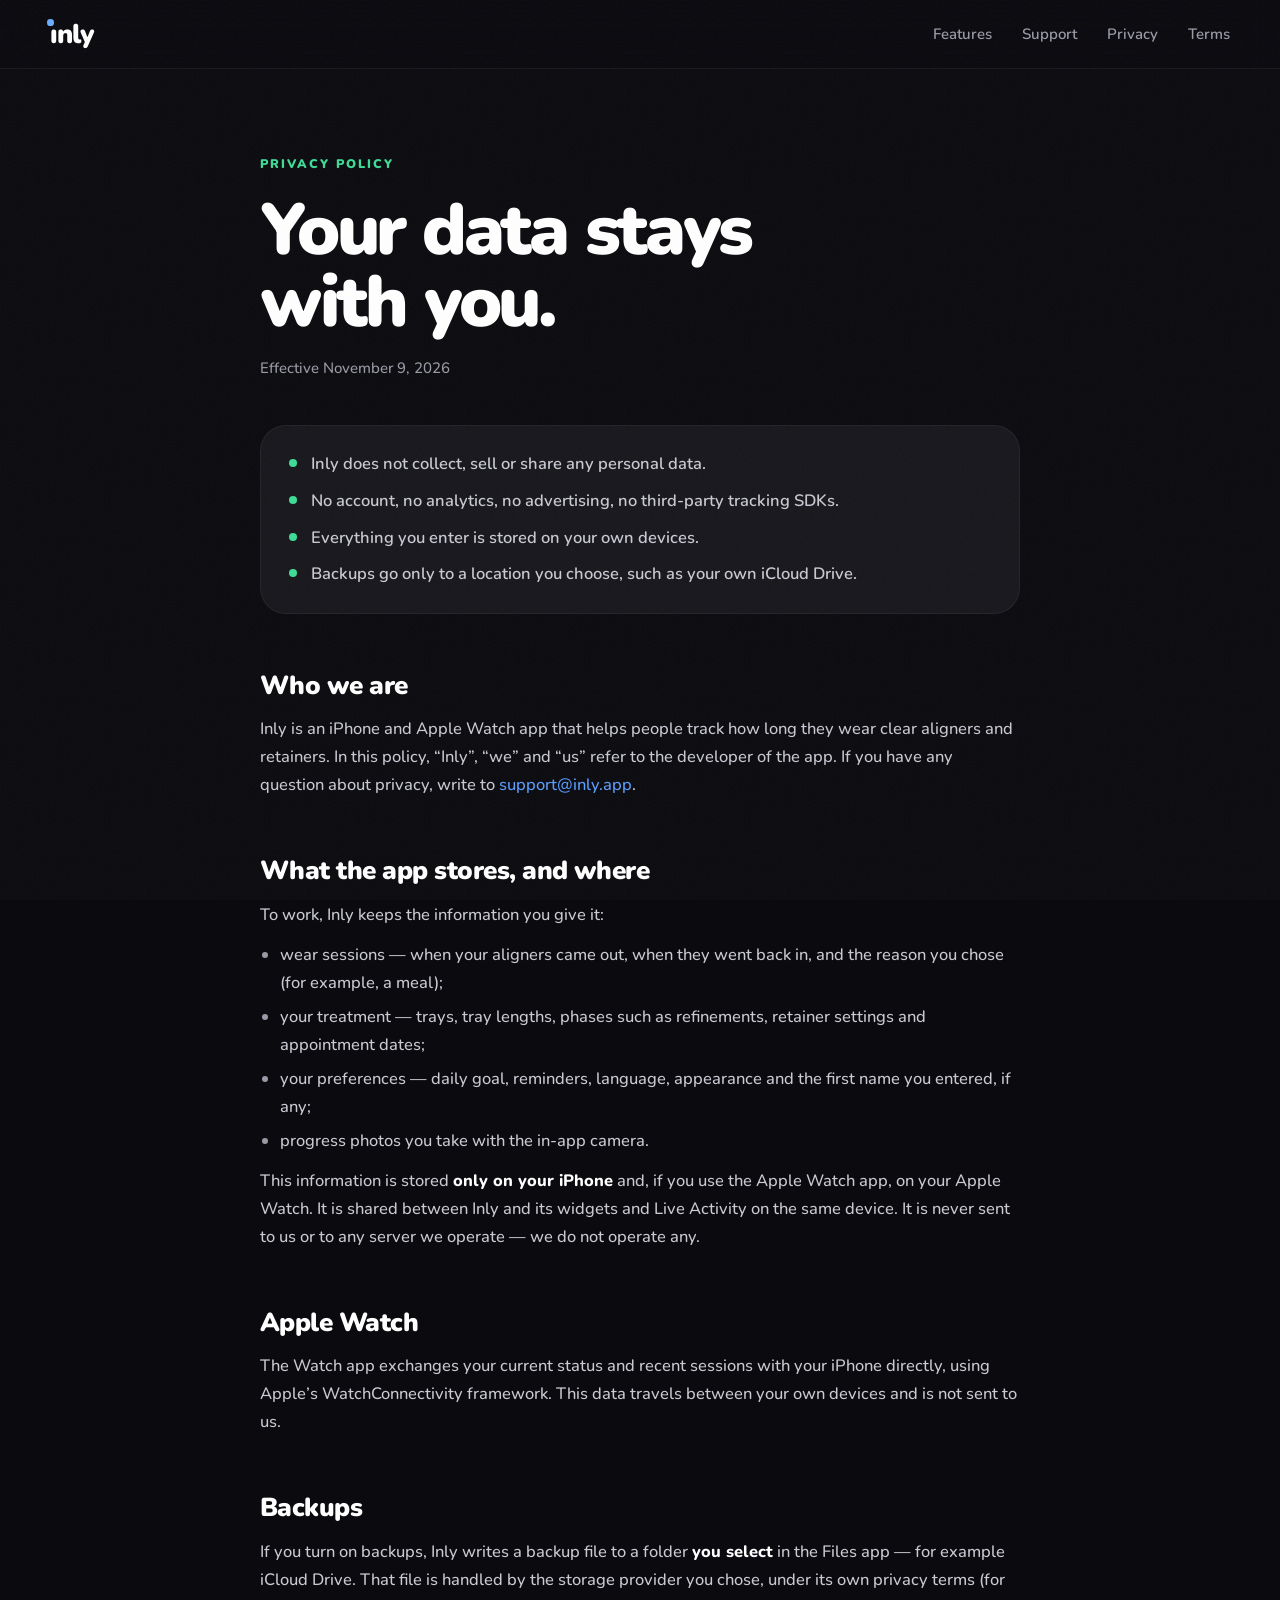
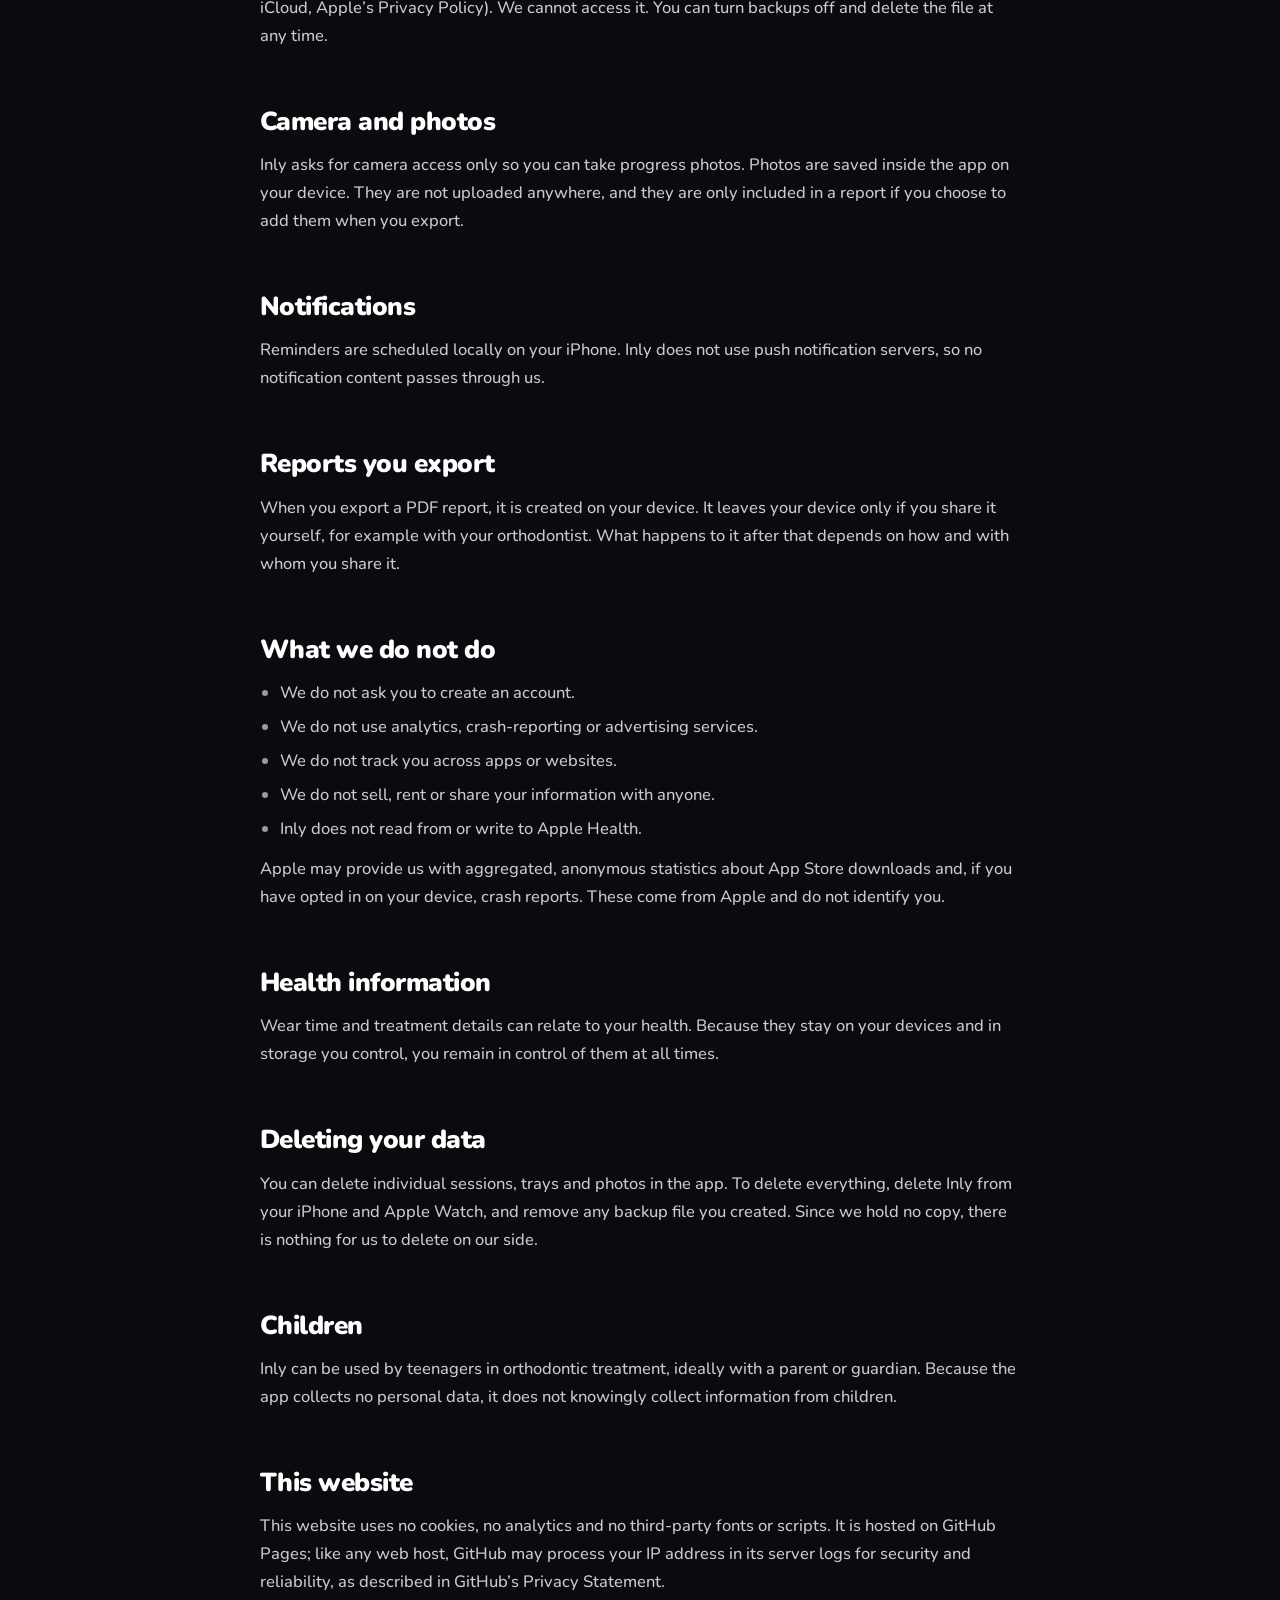
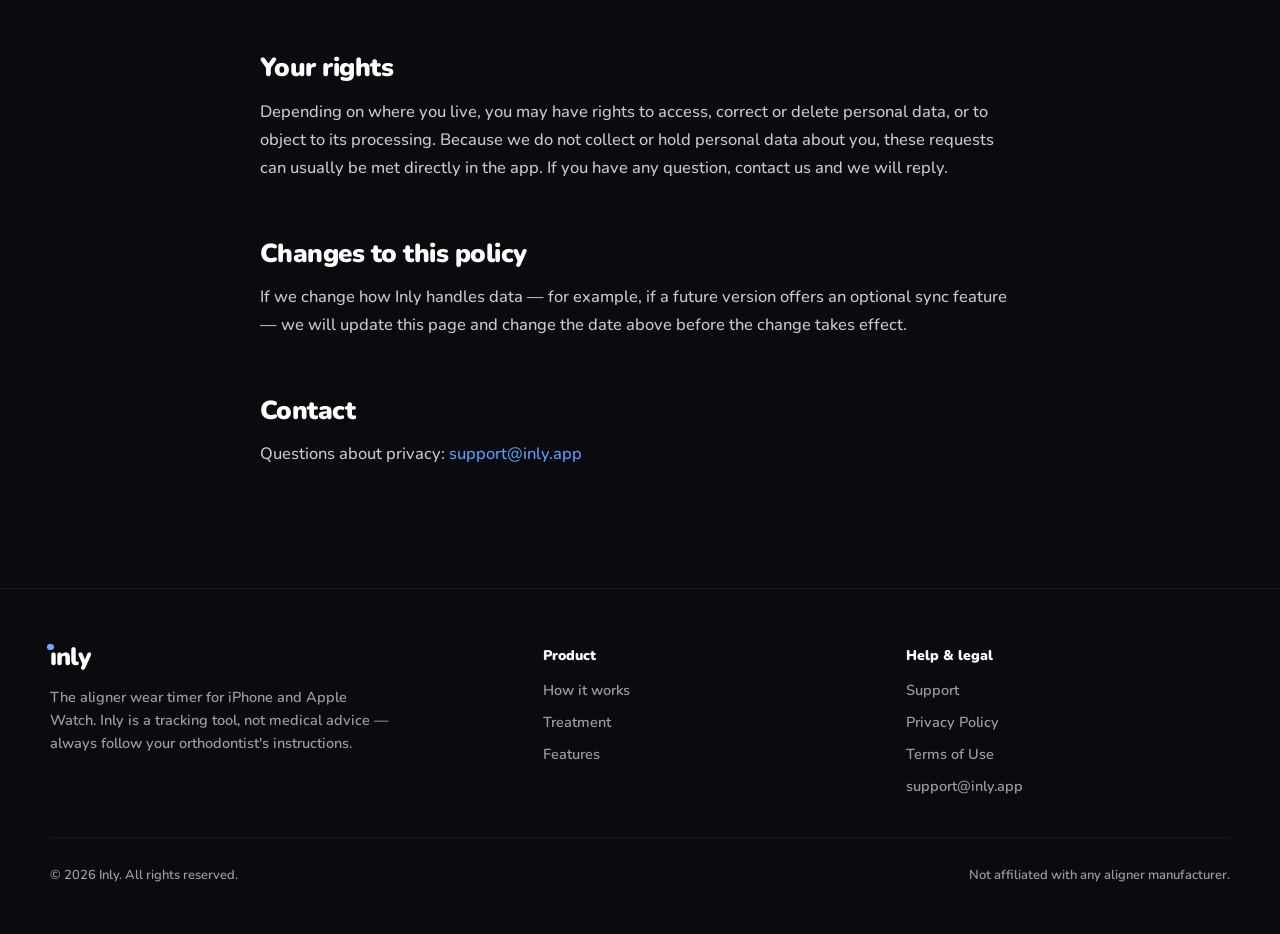
==== website/privacy.html @ 9e366fc7 "Website: animated landing page, Privacy Policy, Terms of Use, Support; GitHub Pages deploy Co-Author" ====
<!doctype html>
<html lang="en">
<head>
<meta charset="utf-8">
<meta name="viewport" content="width=device-width, initial-scale=1, viewport-fit=cover">
<title>Privacy Policy — Inly</title>
<meta name="description" content="How Inly handles your data: it stays on your devices.">
<meta name="theme-color" content="#0b0b0f">
<link rel="icon" href="assets/favicon.png">
<link rel="apple-touch-icon" href="assets/apple-touch-icon.png">
<link rel="preload" href="assets/nunito.woff2" as="font" type="font/woff2" crossorigin>
<link rel="stylesheet" href="styles.css">
</head>
<body>
<header class="nav scrolled">
  <div class="wrap">
    <a href="index.html" class="logo" aria-label="Inly home"><span class="i">ı</span>nly</a>
    <nav class="nav-links">
      <a href="index.html#features">Features</a>
      <a href="support.html">Support</a>
      <a href="privacy.html">Privacy</a>
      <a href="terms.html">Terms</a>
    </nav>
  </div>
</header>
<main class="doc">
  <div class="wrap">
    <span class="eyebrow" style="--c:var(--green)">Privacy Policy</span>
    <h1 style="margin-top:18px">Your data stays<br>with you.</h1>
    <p class="updated">Effective November 9, 2026</p>

    <div class="summary">
      <div><i></i>Inly does not collect, sell or share any personal data.</div>
      <div><i></i>No account, no analytics, no advertising, no third-party tracking SDKs.</div>
      <div><i></i>Everything you enter is stored on your own devices.</div>
      <div><i></i>Backups go only to a location you choose, such as your own iCloud Drive.</div>
    </div>

    <h2>Who we are</h2>
    <p>Inly is an iPhone and Apple Watch app that helps people track how long they wear clear aligners and retainers. In this policy, “Inly”, “we” and “us” refer to the developer of the app. If you have any question about privacy, write to <a href="mailto:support@inly.app">support@inly.app</a>.</p>

    <h2>What the app stores, and where</h2>
    <p>To work, Inly keeps the information you give it:</p>
    <ul>
      <li>wear sessions — when your aligners came out, when they went back in, and the reason you chose (for example, a meal);</li>
      <li>your treatment — trays, tray lengths, phases such as refinements, retainer settings and appointment dates;</li>
      <li>your preferences — daily goal, reminders, language, appearance and the first name you entered, if any;</li>
      <li>progress photos you take with the in-app camera.</li>
    </ul>
    <p>This information is stored <strong>only on your iPhone</strong> and, if you use the Apple Watch app, on your Apple Watch. It is shared between Inly and its widgets and Live Activity on the same device. It is never sent to us or to any server we operate — we do not operate any.</p>

    <h2>Apple Watch</h2>
    <p>The Watch app exchanges your current status and recent sessions with your iPhone directly, using Apple’s WatchConnectivity framework. This data travels between your own devices and is not sent to us.</p>

    <h2>Backups</h2>
    <p>If you turn on backups, Inly writes a backup file to a folder <strong>you select</strong> in the Files app — for example iCloud Drive. That file is handled by the storage provider you chose, under its own privacy terms (for iCloud, Apple’s Privacy Policy). We cannot access it. You can turn backups off and delete the file at any time.</p>

    <h2>Camera and photos</h2>
    <p>Inly asks for camera access only so you can take progress photos. Photos are saved inside the app on your device. They are not uploaded anywhere, and they are only included in a report if you choose to add them when you export.</p>

    <h2>Notifications</h2>
    <p>Reminders are scheduled locally on your iPhone. Inly does not use push notification servers, so no notification content passes through us.</p>

    <h2>Reports you export</h2>
    <p>When you export a PDF report, it is created on your device. It leaves your device only if you share it yourself, for example with your orthodontist. What happens to it after that depends on how and with whom you share it.</p>

    <h2>What we do not do</h2>
    <ul>
      <li>We do not ask you to create an account.</li>
      <li>We do not use analytics, crash-reporting or advertising services.</li>
      <li>We do not track you across apps or websites.</li>
      <li>We do not sell, rent or share your information with anyone.</li>
      <li>Inly does not read from or write to Apple Health.</li>
    </ul>
    <p>Apple may provide us with aggregated, anonymous statistics about App Store downloads and, if you have opted in on your device, crash reports. These come from Apple and do not identify you.</p>

    <h2>Health information</h2>
    <p>Wear time and treatment details can relate to your health. Because they stay on your devices and in storage you control, you remain in control of them at all times.</p>

    <h2>Deleting your data</h2>
    <p>You can delete individual sessions, trays and photos in the app. To delete everything, delete Inly from your iPhone and Apple Watch, and remove any backup file you created. Since we hold no copy, there is nothing for us to delete on our side.</p>

    <h2>Children</h2>
    <p>Inly can be used by teenagers in orthodontic treatment, ideally with a parent or guardian. Because the app collects no personal data, it does not knowingly collect information from children.</p>

    <h2>This website</h2>
    <p>This website uses no cookies, no analytics and no third-party fonts or scripts. It is hosted on GitHub Pages; like any web host, GitHub may process your IP address in its server logs for security and reliability, as described in GitHub’s Privacy Statement.</p>

    <h2>Your rights</h2>
    <p>Depending on where you live, you may have rights to access, correct or delete personal data, or to object to its processing. Because we do not collect or hold personal data about you, these requests can usually be met directly in the app. If you have any question, contact us and we will reply.</p>

    <h2>Changes to this policy</h2>
    <p>If we change how Inly handles data — for example, if a future version offers an optional sync feature — we will update this page and change the date above before the change takes effect.</p>

    <h2>Contact</h2>
    <p>Questions about privacy: <a href="mailto:support@inly.app">support@inly.app</a></p>
  </div>
</main>
<footer>
  <div class="wrap">
    <div>
      <a href="index.html" class="logo"><span class="i">ı</span>nly</a>
      <p>The aligner wear timer for iPhone and Apple Watch. Inly is a tracking tool, not medical advice — always follow your orthodontist's instructions.</p>
    </div>
    <div>
      <h4>Product</h4>
      <ul><li><a href="index.html#how">How it works</a></li><li><a href="index.html#treatment">Treatment</a></li><li><a href="index.html#features">Features</a></li></ul>
    </div>
    <div>
      <h4>Help &amp; legal</h4>
      <ul><li><a href="support.html">Support</a></li><li><a href="privacy.html">Privacy Policy</a></li><li><a href="terms.html">Terms of Use</a></li><li><a href="mailto:support@inly.app">support@inly.app</a></li></ul>
    </div>
    <div class="legal"><span>© 2026 Inly. All rights reserved.</span><span>Not affiliated with any aligner manufacturer.</span></div>
  </div>
</footer>
</body>
</html>
---- website/styles.css ----
/* Inly — website. Dark only, same tokens as the app. */
@font-face {
  font-family: "Nunito Var";
  src: url("assets/nunito.woff2") format("woff2");
  font-weight: 200 1000;
  font-display: swap;
}

:root {
  --night: #0b0b0f;
  --surface: #17171c;
  --raised: #23232b;
  --hair: #2a2a33;
  --text: #ffffff;
  --secondary: #c9c9d2;
  --muted: #9a9aa6;
  --blue: #5b9dff;
  --amber: #ffb547;
  --green: #3ddc97;
  --red: #ff6b5e;
  --purple: #b28dff;
  --teal: #4fd1d9;
  --pink: #ff8fb1;
  --round: ui-rounded, "SF Pro Rounded", "Nunito Var", system-ui, sans-serif;
  --ease: cubic-bezier(.22, 1, .36, 1);
  --spring: cubic-bezier(.34, 1.56, .64, 1);
  --max: 1180px;
}

*, *::before, *::after { box-sizing: border-box; }
html { -webkit-text-size-adjust: 100%; scroll-behavior: smooth; }
body {
  margin: 0;
  background: var(--night);
  color: var(--text);
  font-family: var(--round);
  font-weight: 600;
  font-size: 17px;
  line-height: 1.5;
  -webkit-font-smoothing: antialiased;
  -moz-osx-font-smoothing: grayscale;
  overflow-x: hidden;
}
/* fine film grain over everything: keeps big black areas from looking flat */
body::after {
  content: "";
  position: fixed; inset: 0;
  pointer-events: none;
  z-index: 100;
  opacity: .045;
  background-image: url("data:image/svg+xml,%3Csvg xmlns='http://www.w3.org/2000/svg' width='160' height='160'%3E%3Cfilter id='n'%3E%3CfeTurbulence type='fractalNoise' baseFrequency='.9' numOctaves='3' stitchTiles='stitch'/%3E%3C/filter%3E%3Crect width='100%25' height='100%25' filter='url(%23n)'/%3E%3C/svg%3E");
}
::selection { background: var(--blue); color: var(--night); }
img { display: block; max-width: 100%; }
a { color: inherit; text-decoration: none; }
button { font: inherit; color: inherit; }

.wrap { width: min(var(--max), 100% - 48px); margin-inline: auto; }

.eyebrow {
  display: inline-block;
  font-size: 12.5px;
  font-weight: 900;
  letter-spacing: .16em;
  text-transform: uppercase;
  color: var(--c, var(--muted));
}
h1, h2, h3 { margin: 0; font-weight: 900; letter-spacing: -.035em; line-height: 1; }
h2 { font-size: clamp(40px, 6.4vw, 84px); }
h3 { font-size: 24px; letter-spacing: -.02em; line-height: 1.15; }
p { margin: 0; }
.lead { color: var(--muted); font-size: clamp(18px, 1.6vw, 21px); line-height: 1.5; max-width: 34ch; }
.lead b { color: var(--text); font-weight: 800; }

/* ---------- logo ---------- */
.logo { display: inline-flex; align-items: center; font-weight: 900; font-size: 27px; letter-spacing: -.04em; line-height: 1; }
.logo .i { position: relative; }
.logo .i::before {
  content: ""; position: absolute;
  width: .25em; height: .25em; border-radius: 50%;
  background: #6aaeff;
  left: -.11em; top: -.06em;
}

/* ---------- nav ---------- */
.nav {
  position: fixed; inset: 0 0 auto; z-index: 50;
  transition: background .4s var(--ease), border-color .4s var(--ease), backdrop-filter .4s;
  border-bottom: 1px solid transparent;
}
.nav.scrolled {
  background: rgba(11, 11, 15, .72);
  backdrop-filter: blur(20px) saturate(1.6);
  -webkit-backdrop-filter: blur(20px) saturate(1.6);
  border-color: rgba(255, 255, 255, .06);
}
.nav .wrap { display: flex; align-items: center; justify-content: space-between; height: 68px; }
.nav-links { display: flex; align-items: center; gap: 30px; font-size: 15px; color: var(--muted); }
.nav-links a:not(.btn) { transition: color .2s; }
.nav-links a:not(.btn):hover { color: var(--text); }

.btn {
  display: inline-flex; align-items: center; gap: 10px;
  height: 46px; padding: 0 22px;
  border-radius: 999px;
  background: var(--text); color: var(--night);
  font-weight: 900; font-size: 15px; letter-spacing: -.01em;
  border: 0; cursor: default;
  white-space: nowrap;
}
.btn.small { height: 36px; padding: 0 16px; font-size: 13.5px; }
.btn .apple { width: 15px; height: 15px; }
.btn-ghost { background: transparent; color: var(--text); padding: 0; height: auto; gap: 8px; cursor: pointer; }
.btn-ghost svg { transition: transform .3s var(--ease); }
.btn-ghost:hover svg { transform: translateY(3px); }
.store {
  display: inline-flex; flex-direction: column; justify-content: center;
  height: 58px; padding: 0 26px 0 22px;
  border-radius: 18px;
  background: var(--text); color: var(--night);
  line-height: 1.05;
}
.store small { font-size: 11.5px; font-weight: 800; letter-spacing: .02em; opacity: .62; }
.store span { font-size: 19px; font-weight: 900; letter-spacing: -.02em; }

/* ---------- reveal ---------- */
.rv { opacity: 0; transform: translateY(28px); transition: opacity 1s var(--ease), transform 1.1s var(--ease); transition-delay: calc(var(--d, 0) * 90ms); }
.rv.in { opacity: 1; transform: none; }
.rv-blur { filter: blur(12px); transition-property: opacity, transform, filter; }
.rv-blur.in { filter: none; }

/* ---------- device ---------- */
.device {
  --z: .74;
  position: relative;
  width: calc(414px * var(--z));
  height: calc(872px * var(--z));
  flex: none;
}
.device-in {
  position: absolute; left: 0; top: 0;
  width: 414px; height: 872px;
  transform: scale(var(--z)); transform-origin: 0 0;
  border-radius: 68px;
  padding: 12px;
  background: linear-gradient(145deg, #3a3a42, #15151a 40%, #2a2a31 75%, #101014);
  box-shadow:
    0 0 0 1.5px #050507,
    inset 0 0 0 1.5px rgba(255, 255, 255, .09),
    0 60px 120px -30px rgba(0, 0, 0, .9),
    0 30px 60px -30px rgba(0, 0, 0, .8);
}
.device-in::before { /* side buttons */
  content: ""; position: absolute; left: -3px; top: 190px; width: 4px; height: 64px; border-radius: 2px;
  background: #24242a; box-shadow: 0 86px 0 #24242a, 0 -62px 0 -10px #24242a;
}
.device-in::after {
  content: ""; position: absolute; right: -3px; top: 250px; width: 4px; height: 100px; border-radius: 2px; background: #24242a;
}
.screen {
  position: relative;
  width: 390px; height: 848px;
  border-radius: 56px;
  overflow: hidden;
  background: var(--night);
  isolation: isolate;
}
.screen > img { position: absolute; inset: 0; width: 100%; height: 100%; object-fit: cover; }
.island {
  position: absolute; z-index: 20;
  left: 50%; top: 11px;
  width: var(--iw, 124px); height: var(--ih, 36px);
  transform: translateX(-50%);
  border-radius: var(--ir, 20px);
  background: #000;
  transition: width .6s var(--spring), height .6s var(--spring), border-radius .6s var(--spring);
  display: flex; align-items: center; justify-content: space-between;
  padding: 0 13px;
  overflow: hidden;
}
.island .la { display: flex; align-items: center; gap: 7px; opacity: 0; transition: opacity .25s; }
.island.live { --iw: 190px; }
.island.live .la { opacity: 1; transition-delay: .25s; }
.mini-ring { width: 17px; height: 17px; }
.island .t { font-weight: 900; font-size: 15px; color: var(--amber); font-variant-numeric: tabular-nums; letter-spacing: -.01em; }

/* ---------- hero ---------- */
.hero {
  position: relative;
  min-height: 100vh;
  padding: 120px 0 80px;
  display: flex; align-items: center;
  overflow: hidden;
}
.hero .wrap { display: grid; grid-template-columns: 1.12fr .88fr; align-items: center; gap: 40px; }
.hero h1 { font-size: clamp(50px, 6.3vw, 94px); line-height: .94; letter-spacing: -.05em; }
.hero h1 .soft { color: var(--muted); }
.hero .lead { margin-top: 28px; max-width: 30ch; }
.hero-cta { display: flex; align-items: center; gap: 28px; margin-top: 40px; flex-wrap: wrap; }
.hero-note { margin-top: 26px; font-size: 14px; color: var(--muted); display: flex; align-items: center; gap: 10px; }
.hero-note i { width: 6px; height: 6px; border-radius: 50%; background: var(--green); box-shadow: 0 0 12px var(--green); }
.chip {
  display: inline-flex; align-items: center; gap: 10px;
  padding: 7px 14px 7px 8px;
  border-radius: 999px;
  background: rgba(255, 255, 255, .05);
  border: 1px solid rgba(255, 255, 255, .08);
  font-size: 13.5px; color: var(--secondary);
  margin-bottom: 30px;
}
.chip b { background: var(--blue); color: var(--night); font-weight: 900; font-size: 11px; letter-spacing: .08em; padding: 3px 9px; border-radius: 999px; text-transform: uppercase; }
.hero-stage { position: relative; display: grid; place-items: center; }
.hero-stage .device { --z: .8; z-index: 2; }
.halo {
  position: absolute; z-index: 0;
  width: 760px; height: 760px; border-radius: 50%;
  left: 50%; top: 50%; transform: translate(-50%, -50%);
  background: radial-gradient(closest-side, rgba(91, 157, 255, .22), rgba(91, 157, 255, .06) 55%, transparent);
  transition: background 1.2s var(--ease);
  pointer-events: none;
}
.hero.out .halo { background: radial-gradient(closest-side, rgba(255, 181, 71, .22), rgba(255, 181, 71, .06) 55%, transparent); }
.orbit { position: absolute; z-index: 1; left: 50%; top: 50%; width: 640px; height: 640px; transform: translate(-50%, -50%); pointer-events: none; }
.orbit circle { fill: none; stroke: rgba(255, 255, 255, .06); stroke-width: 1; }
.orbit .dash { stroke: rgba(255, 255, 255, .14); stroke-dasharray: 2 10; animation: spin 90s linear infinite; transform-origin: center; }
@keyframes spin { to { transform: rotate(360deg); } }
.float-tag {
  position: absolute; z-index: 3;
  display: flex; align-items: center; gap: 10px;
  padding: 12px 16px 12px 12px;
  border-radius: 20px;
  background: rgba(23, 23, 28, .78);
  backdrop-filter: blur(18px); -webkit-backdrop-filter: blur(18px);
  border: 1px solid rgba(255, 255, 255, .08);
  box-shadow: 0 20px 50px -20px rgba(0, 0, 0, .8);
  font-size: 13px; color: var(--muted); line-height: 1.25;
  animation: bob 6s ease-in-out infinite;
}
.float-tag b { display: block; color: var(--text); font-size: 15px; font-weight: 900; }
.float-tag .ic { width: 34px; height: 34px; border-radius: 11px; display: grid; place-items: center; background: var(--c); color: var(--night); flex: none; }
.float-tag.a { left: -7%; top: 47%; --c: var(--green); }
.float-tag.b { right: -9%; bottom: 13%; --c: var(--amber); animation-delay: -3s; }
@keyframes bob { 50% { transform: translateY(-10px); } }

/* ---------- the live Today screen (hero) ---------- */
.ts { position: absolute; inset: 0; padding: 58px 20px 0; font-family: var(--round); color: var(--text); }
.ts .sb { position: absolute; top: 18px; left: 0; right: 0; display: flex; justify-content: space-between; padding: 0 30px 0 40px; font-size: 16px; font-weight: 800; }
.ts .sb .icons { display: flex; gap: 6px; align-items: center; }
.ts .date { font-size: 12px; font-weight: 900; letter-spacing: .08em; color: var(--muted); text-transform: uppercase; margin-top: 6px; }
.ts .hello { font-size: 25px; font-weight: 600; letter-spacing: -.02em; margin-top: 2px; }
.ts .hello b { font-weight: 900; }
.ts .tray {
  margin-top: 14px; height: 72px; border-radius: 22px; padding: 0 16px 0 12px;
  display: flex; align-items: center; gap: 14px;
  background: linear-gradient(90deg, rgba(61, 220, 151, .14), rgba(61, 220, 151, .03) 60%), var(--surface);
}
.ts .tray .r { width: 46px; height: 46px; position: relative; display: grid; place-items: center; font-weight: 900; font-size: 15px; }
.ts .tray .r svg { position: absolute; inset: 0; }
.ts .tray b { display: block; font-size: 16px; font-weight: 900; }
.ts .tray small { font-size: 13px; color: var(--muted); font-weight: 700; }
.ts .tray .chev { margin-left: auto; color: var(--muted); }
.ts .chips { height: 0; display: flex; gap: 8px; overflow: hidden; opacity: 0; transition: height .5s var(--ease), opacity .3s, margin .5s var(--ease); }
.ts.out .chips { height: 38px; opacity: 1; margin-top: 14px; transition-delay: 0s, .15s, 0s; }
.ts .chips span { display: inline-flex; align-items: center; gap: 6px; height: 38px; padding: 0 14px; border-radius: 999px; background: var(--raised); font-size: 14px; font-weight: 800; white-space: nowrap; }
.ts .chips span.on { background: var(--amber); color: var(--night); }
.ts .ring { position: relative; width: 268px; height: 268px; margin: 22px auto 0; display: grid; place-items: center; transition: margin .5s var(--ease); }
.ts.out .ring { margin-top: 18px; }
.ts .ring svg { position: absolute; inset: 0; transform: rotate(-90deg); overflow: visible; }
.ts .ring .trk { fill: none; stroke: #1c2433; stroke-width: 15; transition: stroke .8s; }
.ts.out .ring .trk { stroke: #2b2416; }
.ts .ring .val { fill: none; stroke: var(--blue); stroke-width: 15; stroke-linecap: round; transition: stroke .8s, stroke-dashoffset .9s var(--ease); filter: drop-shadow(0 0 14px rgba(91, 157, 255, .55)); }
.ts.out .ring .val { stroke: var(--amber); filter: drop-shadow(0 0 16px rgba(255, 181, 71, .6)); }
.ts .ring .glow { position: absolute; inset: 30px; border-radius: 50%; background: radial-gradient(closest-side, rgba(91, 157, 255, .2), transparent); transition: background .8s; }
.ts.out .ring .glow { background: radial-gradient(closest-side, rgba(255, 181, 71, .28), transparent); }
.ts .ring .lbl { position: relative; text-align: center; }
.ts .ring .lbl small { display: block; font-size: 12px; font-weight: 900; letter-spacing: .14em; color: var(--blue); transition: color .8s; }
.ts.out .ring .lbl small { color: var(--amber); }
.ts .ring .lbl span { display: block; font-size: 46px; font-weight: 900; letter-spacing: -.02em; font-variant-numeric: tabular-nums; line-height: 1.1; }
.ts .pill { display: table; margin: 18px auto 0; padding: 8px 16px; border-radius: 999px; font-size: 14px; font-weight: 800; color: var(--blue); background: rgba(91, 157, 255, .14); transition: color .6s, background .6s; }
.ts.out .pill { color: var(--amber); background: rgba(255, 181, 71, .14); }
.ts .tl { margin-top: 18px; border-radius: 22px; background: var(--surface); padding: 16px 16px 14px; }
.ts .tl .h { display: flex; justify-content: space-between; font-size: 15px; font-weight: 900; }
.ts .tl .h small { color: var(--muted); font-size: 12.5px; font-weight: 700; }
.ts .tl .bar { position: relative; margin-top: 12px; height: 18px; border-radius: 9px; background: #23365c; overflow: hidden; }
.ts .tl .bar i { position: absolute; top: 4px; width: 6px; height: 10px; border-radius: 3px; background: var(--amber); }
.ts .tl .bar em { position: absolute; top: 0; bottom: 0; width: 3px; background: #fff; border-radius: 2px; transition: left 1s linear; }
.ts .tl .ax { display: flex; justify-content: space-between; margin-top: 6px; font-size: 11px; color: var(--muted); font-weight: 700; }
.ts .cta {
  position: absolute; left: 20px; right: 20px; bottom: 108px;
  height: 56px; border-radius: 999px; display: grid; place-items: center;
  font-size: 18px; font-weight: 900; color: var(--night);
  background: var(--blue);
  transition: background .6s var(--ease), transform .25s var(--ease);
}
.ts.out .cta { background: var(--amber); }
.ts .cta.press { transform: scale(.955); }
.ts .cta span { position: absolute; transition: opacity .3s, transform .45s var(--ease); }
.ts .cta .b { opacity: 0; transform: translateY(14px); }
.ts.out .cta .a { opacity: 0; transform: translateY(-14px); }
.ts.out .cta .b { opacity: 1; transform: none; }
.ts .tabs { position: absolute; left: 18px; right: 18px; bottom: 26px; display: flex; gap: 10px; }
.ts .tabs .bar { flex: 1; height: 64px; border-radius: 999px; background: rgba(40, 40, 48, .72); border: 1px solid rgba(255, 255, 255, .07); backdrop-filter: blur(10px); display: flex; align-items: center; padding: 4px; }
.ts .tabs .tb { flex: 1; height: 100%; border-radius: 999px; display: grid; place-items: center; align-content: center; gap: 2px; font-size: 10px; font-weight: 800; color: var(--secondary); }
.ts .tabs .tb.on { background: rgba(255, 255, 255, .1); color: var(--blue); }
.ts .tabs .gear { width: 64px; height: 64px; border-radius: 50%; background: rgba(40, 40, 48, .72); border: 1px solid rgba(255, 255, 255, .07); display: grid; place-items: center; }
.tap {
  position: absolute; z-index: 30; left: 50%; bottom: 122px;
  width: 64px; height: 64px; margin-left: -32px; border-radius: 50%;
  background: rgba(255, 255, 255, .5);
  box-shadow: 0 0 0 1px rgba(255, 255, 255, .5);
  opacity: 0; transform: scale(1.5);
  pointer-events: none;
}
.tap.go { animation: tap .75s var(--ease); }
@keyframes tap {
  0% { opacity: 0; transform: scale(1.6); }
  35% { opacity: .55; transform: scale(.82); }
  100% { opacity: 0; transform: scale(1.25); }
}

/* ---------- marquee of facts ---------- */
.facts { border-block: 1px solid rgba(255, 255, 255, .06); padding: 26px 0; overflow: hidden; }
.facts .track { display: flex; gap: 56px; width: max-content; animation: marquee 40s linear infinite; }
.facts span { display: inline-flex; align-items: center; gap: 14px; font-size: 18px; font-weight: 800; color: var(--muted); white-space: nowrap; }
.facts span i { width: 7px; height: 7px; border-radius: 50%; background: var(--c); }
@keyframes marquee { to { transform: translateX(-50%); } }

/* ---------- story (sticky phone) ---------- */
.story { position: relative; padding: 140px 0 60px; }
.story-head { text-align: center; margin-bottom: 40px; }
.story-head .lead { margin: 22px auto 0; text-align: center; max-width: 40ch; }
.story-grid { display: grid; grid-template-columns: 1fr 1fr; gap: 40px; }
.steps { padding: 10vh 0 20vh; }
.step { min-height: 92vh; display: flex; flex-direction: column; justify-content: center; max-width: 520px; opacity: .22; transition: opacity .6s var(--ease); }
.step.active { opacity: 1; }
.step h3 { font-size: clamp(38px, 4.2vw, 58px); letter-spacing: -.045em; line-height: .98; margin: 16px 0 22px; font-weight: 900; }
.step p { color: var(--muted); font-size: 19px; line-height: 1.55; }
.step p b { color: var(--text); font-weight: 800; }
.step ul { list-style: none; padding: 0; margin: 28px 0 0; display: grid; gap: 12px; }
.step li { display: flex; align-items: center; gap: 12px; font-size: 16px; color: var(--secondary); }
.step li::before { content: ""; width: 8px; height: 8px; border-radius: 50%; flex: none; background: var(--c); box-shadow: 0 0 0 5px color-mix(in srgb, var(--c) 16%, transparent); margin: 0 4px; }
.step .shot { display: none; }
.sticky { position: sticky; top: 0; height: 100vh; display: grid; place-items: center; }
.sticky .device { --z: .82; }
.sticky .screen img { opacity: 0; transform: scale(1.04); transition: opacity .7s var(--ease), transform 1s var(--ease); }
.sticky .screen img.on { opacity: 1; transform: none; }
.sticky .halo { width: 640px; height: 640px; background: radial-gradient(closest-side, color-mix(in srgb, var(--hc, var(--blue)) 20%, transparent), transparent); transition: background 1s var(--ease); }
.progress-dots { position: absolute; right: 0; top: 50%; transform: translateY(-50%); display: grid; gap: 10px; }
.progress-dots i { width: 6px; height: 6px; border-radius: 3px; background: rgba(255, 255, 255, .18); transition: height .5s var(--ease), background .5s; }
.progress-dots i.on { height: 26px; background: var(--text); }

/* ---------- dynamic island showcase ---------- */
.di { position: relative; height: 420vh; }
.di-stage { position: sticky; top: 0; height: 100vh; overflow: hidden; display: grid; place-items: center; }
.di-head { position: absolute; top: 12vh; left: 0; right: 0; text-align: center; z-index: 3; }
.di-head h2 { margin-top: 18px; }
.lock {
  --s: 1;
  position: absolute; left: 50%; top: 38vh;
  width: 560px; height: 1100px;
  transform: translateX(-50%) scale(var(--s));
  transform-origin: 50% 0;
  will-change: transform;
  border-radius: 92px;
  padding: 16px;
  background: linear-gradient(145deg, #3a3a42, #15151a 40%, #2a2a31 75%, #101014);
  box-shadow: 0 0 0 2px #050507, inset 0 0 0 2px rgba(255, 255, 255, .09), 0 -40px 160px -40px rgba(91, 157, 255, .25);
}
.lock-screen {
  position: relative; height: 100%;
  border-radius: 78px; overflow: hidden;
  background:
    radial-gradient(120% 70% at 20% 10%, #1f2b4a 0%, transparent 60%),
    radial-gradient(90% 60% at 90% 40%, #2a1d3d 0%, transparent 60%),
    linear-gradient(180deg, #0e1424, #07080c 70%);
}
.lock-time { position: absolute; top: 250px; left: 0; right: 0; text-align: center; }
.lock-time small { display: block; font-size: 24px; font-weight: 800; color: rgba(255, 255, 255, .75); }
.lock-time span { display: block; font-size: 128px; font-weight: 900; letter-spacing: -.04em; line-height: 1; color: rgba(255, 255, 255, .92); font-variant-numeric: tabular-nums; }
.big-island {
  position: absolute; left: 50%; top: 18px; z-index: 5;
  width: var(--w); height: var(--h); border-radius: var(--r);
  transform: translateX(-50%);
  background: #000;
  box-shadow: 0 0 0 1px rgba(255, 255, 255, .04);
  overflow: hidden;
}
.bi-compact, .bi-expanded { position: absolute; inset: 0; transition: opacity .25s; }
.bi-compact { display: flex; align-items: center; justify-content: space-between; padding: 0 20px; opacity: var(--co, 0); }
.bi-compact .mini-ring { width: 26px; height: 26px; }
.bi-compact .t { font-size: 23px; font-weight: 900; color: var(--amber); font-variant-numeric: tabular-nums; }
.bi-expanded { inset: auto; left: 50%; top: 0; width: 496px; height: 236px; transform: translateX(-50%); padding: 28px 30px; opacity: var(--eo, 0); display: grid; align-content: start; grid-template-columns: 1fr auto; align-items: center; gap: 4px 20px; }
.bi-expanded small { font-size: 15px; font-weight: 900; letter-spacing: .14em; color: var(--amber); }
.bi-expanded .t { font-size: 58px; font-weight: 900; color: var(--amber); line-height: 1; font-variant-numeric: tabular-nums; letter-spacing: -.02em; }
.bi-expanded .meta { grid-column: 2; grid-row: 1; text-align: right; font-size: 15px; color: var(--muted); font-weight: 800; line-height: 1.4; }
.bi-expanded .meta b { color: var(--text); display: block; font-size: 18px; }
.bi-expanded .btn-la { grid-column: 1 / -1; margin-top: 18px; height: 56px; border-radius: 999px; background: var(--amber); color: var(--night); display: grid; place-items: center; font-weight: 900; font-size: 19px; }
.la-card {
  position: absolute; left: 22px; right: 22px; top: 450px;
  border-radius: 40px; padding: 26px 28px;
  background: rgba(30, 30, 36, .62);
  backdrop-filter: blur(30px) saturate(1.5); -webkit-backdrop-filter: blur(30px) saturate(1.5);
  border: 1px solid rgba(255, 255, 255, .08);
  display: grid; grid-template-columns: auto 1fr auto; align-items: center; gap: 18px;
  opacity: var(--lo, 0); transform: translateY(calc((1 - var(--lo, 0)) * 60px));
}
.la-card .ring-s { width: 64px; height: 64px; }
.la-card small { font-size: 14px; font-weight: 900; letter-spacing: .14em; color: var(--amber); display: block; }
.la-card .t { font-size: 40px; font-weight: 900; color: var(--text); line-height: 1.05; font-variant-numeric: tabular-nums; }
.la-card .sub { font-size: 15px; color: var(--muted); font-weight: 700; }
.la-card .pb { height: 52px; padding: 0 22px; border-radius: 999px; background: var(--amber); color: var(--night); display: grid; place-items: center; font-weight: 900; font-size: 17px; }
.di-caps { position: absolute; bottom: 9vh; left: 0; right: 0; height: 80px; z-index: 6; }
.di-caps p { position: absolute; left: 50%; width: min(560px, 90vw); transform: translate(-50%, 16px); text-align: center; font-size: 20px; color: var(--muted); opacity: 0; transition: opacity .5s var(--ease), transform .7s var(--ease); }
.di-caps p b { color: var(--text); font-weight: 800; }
.di-caps p.on { opacity: 1; transform: translate(-50%, 0); }
.di-stage::after { content: ""; position: absolute; left: 0; right: 0; bottom: 0; height: 40vh; background: linear-gradient(transparent, var(--night) 70%); z-index: 4; pointer-events: none; }

/* ---------- phases ---------- */
.phases { padding: 140px 0; }
.phases-top { display: grid; grid-template-columns: 1.15fr .85fr; gap: 60px; align-items: end; }
.phases-top .lead { max-width: 44ch; }
.journey { margin-top: 80px; display: grid; gap: 18px; }
.lane {
  display: grid; grid-template-columns: 220px 1fr auto; align-items: center; gap: 28px;
  padding: 28px 30px; border-radius: 30px;
  background: var(--surface);
  border: 1px solid rgba(255, 255, 255, .04);
  position: relative; overflow: hidden;
}
.lane::before { content: ""; position: absolute; inset: 0; background: linear-gradient(90deg, color-mix(in srgb, var(--c) 10%, transparent), transparent 45%); opacity: 0; transition: opacity 1.2s var(--ease); }
.lane.in::before { opacity: 1; }
.lane .name { position: relative; }
.lane .name b { display: block; font-size: 22px; font-weight: 900; letter-spacing: -.02em; }
.lane .name small { font-size: 14px; color: var(--muted); font-weight: 700; }
.lane .name i { display: inline-block; width: 9px; height: 9px; border-radius: 50%; background: var(--c); margin-right: 9px; box-shadow: 0 0 14px var(--c); vertical-align: 2px; }
.dots { position: relative; display: flex; flex-wrap: wrap; gap: 7px; }
.dots i { width: 22px; height: 12px; border-radius: 6px; background: var(--hair); transition: background .35s var(--ease), box-shadow .35s; }
.dots i.f { background: var(--c); }
.dots i.cur { background: var(--text); box-shadow: 0 0 0 3px color-mix(in srgb, var(--text) 18%, transparent); }
.lane .tag { position: relative; font-size: 13.5px; font-weight: 800; color: var(--c); padding: 8px 14px; border-radius: 999px; background: color-mix(in srgb, var(--c) 13%, transparent); white-space: nowrap; }
.moons { display: flex; gap: 10px; }
.moons span { width: 34px; height: 34px; border-radius: 50%; display: grid; place-items: center; background: var(--hair); color: var(--night); transition: background .4s; }
.moons span.f { background: var(--c); }

/* ---------- bento ---------- */
.bento-sec { padding: 60px 0 140px; }
.bento-sec .head { max-width: 760px; }
.bento-sec .head .lead { margin-top: 22px; max-width: 46ch; }
.bento { margin-top: 64px; display: grid; grid-template-columns: repeat(6, 1fr); gap: 16px; }
.card {
  position: relative;
  grid-column: span 2;
  min-height: 380px;
  border-radius: 32px;
  background: var(--surface);
  border: 1px solid rgba(255, 255, 255, .05);
  padding: 30px;
  overflow: hidden;
  display: flex; flex-direction: column;
  transition: border-color .4s, transform .6s var(--ease);
}
.card:hover { border-color: rgba(255, 255, 255, .12); }
.card.w3 { grid-column: span 3; }
.card.w4 { grid-column: span 4; }
.card .eyebrow { font-size: 11.5px; }
.card h3 { margin-top: 10px; font-size: 25px; }
.card p { margin-top: 10px; color: var(--muted); font-size: 15.5px; line-height: 1.5; max-width: 38ch; }
.card .art { margin-top: auto; padding-top: 28px; display: flex; justify-content: center; align-items: flex-end; flex: 1; }
.card::after { content: ""; position: absolute; left: -20%; right: -20%; bottom: -60%; height: 80%; background: radial-gradient(closest-side, color-mix(in srgb, var(--c, var(--blue)) 16%, transparent), transparent); pointer-events: none; }

/* widgets art */
.w-small, .w-med { border-radius: 26px; background: var(--night); border: 1px solid rgba(255, 255, 255, .07); padding: 16px; box-shadow: 0 20px 40px -20px #000; }
.w-small { width: 150px; height: 150px; display: grid; place-items: center; position: relative; }
.w-small svg { position: absolute; inset: 16px; transform: rotate(-90deg); }
.w-small .v { text-align: center; position: relative; }
.w-small small { display: block; font-size: 10px; font-weight: 900; letter-spacing: .12em; color: var(--blue); }
.w-small b { font-size: 19px; font-weight: 900; white-space: nowrap; }
.w-lock { display: grid; gap: 12px; margin-left: 14px; }
.w-circ { width: 64px; height: 64px; border-radius: 50%; background: rgba(255, 255, 255, .08); display: grid; place-items: center; position: relative; font-size: 15px; font-weight: 900; }
.w-circ svg { position: absolute; inset: 5px; transform: rotate(-90deg); }
.w-rect { width: 140px; padding: 10px 12px; border-radius: 16px; background: rgba(255, 255, 255, .08); font-size: 12px; color: var(--secondary); line-height: 1.3; }
.w-rect b { display: block; font-size: 15px; color: var(--text); }
/* watch art */
.watch { position: relative; width: 170px; height: 204px; border-radius: 52px; background: linear-gradient(145deg, #3a3a42, #121216 50%, #2a2a31); padding: 9px; box-shadow: 0 30px 50px -20px #000; }
.watch::before { content: ""; position: absolute; right: -7px; top: 52px; width: 9px; height: 34px; border-radius: 4px; background: linear-gradient(90deg, #2a2a31, #4a4a52); }
.watch::after { content: ""; position: absolute; right: -4px; top: 104px; width: 5px; height: 40px; border-radius: 3px; background: #24242a; }
.watch .wf { height: 100%; border-radius: 44px; background: #000; display: grid; place-items: center; align-content: center; gap: 8px; position: relative; overflow: hidden; }
.watch .wr { width: 92px; height: 92px; position: relative; display: grid; place-items: center; }
.watch .wr svg { position: absolute; inset: 0; transform: rotate(-90deg); }
.watch .wr b { font-size: 21px; font-weight: 900; font-variant-numeric: tabular-nums; }
.watch .wr small { position: absolute; top: 28px; font-size: 8px; font-weight: 900; letter-spacing: .12em; color: var(--blue); }
.watch .wb { width: 116px; height: 34px; border-radius: 17px; background: var(--blue); color: var(--night); display: grid; place-items: center; font-size: 14px; font-weight: 900; }
/* notifications art */
.notifs { width: 100%; max-width: 360px; display: grid; gap: 10px; }
.notif { display: grid; grid-template-columns: 38px 1fr; gap: 12px; align-items: start; padding: 14px; border-radius: 22px; background: rgba(255, 255, 255, .06); border: 1px solid rgba(255, 255, 255, .06); backdrop-filter: blur(10px); opacity: 0; transform: translateY(20px) scale(.97); transition: opacity .7s var(--ease), transform .9s var(--spring); }
.in .notif { opacity: 1; transform: none; }
.in .notif:nth-child(2) { transition-delay: .25s; }
.in .notif:nth-child(3) { transition-delay: .5s; }
.notif:nth-child(2) { opacity: 0; }
.in .notif:nth-child(2) { opacity: .75; transform: scale(.97); }
.in .notif:nth-child(3) { opacity: .45; transform: scale(.94); }
.notif .ai { width: 38px; height: 38px; border-radius: 10px; background: var(--night) url("assets/favicon.png") center / cover; box-shadow: inset 0 0 0 1px rgba(255, 255, 255, .1); }
.notif b { display: flex; justify-content: space-between; font-size: 14.5px; font-weight: 900; }
.notif b em { font-style: normal; font-size: 12px; color: var(--muted); font-weight: 700; }
.notif span { font-size: 13.5px; color: var(--secondary); line-height: 1.35; display: block; margin-top: 2px; }
/* controls art */
.controls { display: flex; gap: 14px; align-items: center; }
.ctl { width: 84px; height: 84px; border-radius: 26px; background: rgba(255, 255, 255, .08); display: grid; place-items: center; transition: background .5s; }
.ctl.on { background: var(--blue); color: var(--night); }
.ctl-wide { width: 184px; height: 84px; border-radius: 26px; background: rgba(255, 255, 255, .08); display: flex; align-items: center; gap: 12px; padding: 0 18px; font-size: 13px; color: var(--muted); line-height: 1.25; }
.ctl-wide b { display: block; color: var(--text); font-size: 15px; }
.ctl-wide .o { width: 46px; height: 46px; border-radius: 50%; display: grid; place-items: center; background: var(--blue); color: var(--night); flex: none; }
.siri { margin-top: 16px; font-size: 15px; color: var(--secondary); padding: 10px 16px; border-radius: 999px; background: rgba(255, 255, 255, .05); display: inline-flex; gap: 8px; align-items: center; }
.siri i { width: 16px; height: 16px; border-radius: 50%; background: conic-gradient(from 0deg, #5b9dff, #b28dff, #ff8fb1, #ffb547, #5b9dff); animation: spin 4s linear infinite; }
/* photos art */
.cam { position: relative; width: 100%; max-width: 330px; aspect-ratio: 4 / 3; border-radius: 24px; background: radial-gradient(80% 70% at 50% 60%, #22222a, #0e0e12); overflow: hidden; }
.cam .br { position: absolute; width: 26px; height: 26px; border: 3px solid rgba(255, 255, 255, .8); }
.cam .br:nth-child(1) { left: 16px; top: 16px; border-right: 0; border-bottom: 0; border-radius: 10px 0 0 0; }
.cam .br:nth-child(2) { right: 16px; top: 16px; border-left: 0; border-bottom: 0; border-radius: 0 10px 0 0; }
.cam .br:nth-child(3) { left: 16px; bottom: 16px; border-right: 0; border-top: 0; border-radius: 0 0 0 10px; }
.cam .br:nth-child(4) { right: 16px; bottom: 16px; border-left: 0; border-top: 0; border-radius: 0 0 10px 0; }
.cam svg { position: absolute; inset: 0; width: 100%; height: 100%; }
.cam .guide { fill: none; stroke: rgba(255, 255, 255, .35); stroke-width: 2; stroke-dasharray: 5 6; }
.cam .split { position: absolute; top: 0; bottom: 0; width: 2px; left: var(--x, 50%); background: #fff; box-shadow: 0 0 12px rgba(255, 255, 255, .6); animation: slide 6s var(--ease) infinite; }
.cam .split::after { content: ""; position: absolute; top: 50%; left: 50%; width: 30px; height: 30px; margin: -15px; border-radius: 50%; background: #fff; }
@keyframes slide { 0%, 100% { left: 30%; } 50% { left: 70%; } }
.cam .lab { position: absolute; top: 18px; padding: 5px 10px; border-radius: 999px; font-size: 11px; font-weight: 900; background: rgba(0, 0, 0, .55); }
.cam .lab.l { left: 52px; } .cam .lab.r { right: 52px; }
/* report art */
.paper { width: 220px; border-radius: 14px; background: #f4f4f7; color: #0f0f14; padding: 18px 18px 20px; transform: rotate(-4deg) translateY(18px); box-shadow: 0 30px 60px -20px #000; transition: transform .9s var(--ease); }
.card:hover .paper { transform: rotate(-1deg) translateY(4px); }
.paper .ph { display: flex; justify-content: space-between; align-items: center; font-weight: 900; font-size: 14px; }
.paper .ph span { font-size: 9px; color: #6b6b78; font-weight: 800; }
.paper .bars { display: flex; align-items: flex-end; gap: 5px; height: 70px; margin-top: 14px; border-bottom: 1px dashed #c9c9d2; }
.paper .bars i { flex: 1; border-radius: 3px 3px 0 0; background: #1a68db; }
.paper .bars i.g { background: #0b7c55; }
.paper .ln { height: 6px; border-radius: 3px; background: #dedee7; margin-top: 9px; }
.paper .ln.s { width: 60%; }
/* languages art */
.langs { position: relative; height: 120px; width: 100%; overflow: hidden; }
.langs span { position: absolute; left: 0; right: 0; text-align: center; font-size: 54px; font-weight: 900; letter-spacing: -.03em; opacity: 0; transform: translateY(40px); animation: lang 12s var(--ease) infinite; }
.langs span:nth-child(2) { animation-delay: 3s; }
.langs span:nth-child(3) { animation-delay: 6s; font-family: system-ui, "Segoe UI", "Geeza Pro", sans-serif; }
.langs span:nth-child(4) { animation-delay: 9s; }
@keyframes lang { 0% { opacity: 0; transform: translateY(40px); } 5%, 22% { opacity: 1; transform: none; } 27%, 100% { opacity: 0; transform: translateY(-40px); } }
/* score art */
.score { position: relative; width: 170px; height: 170px; display: grid; place-items: center; }
.score svg { position: absolute; inset: 0; transform: rotate(-90deg); }
.score .val { stroke-dashoffset: var(--off0); transition: stroke-dashoffset 2s var(--ease) .2s; }
.in .score .val { stroke-dashoffset: var(--off); }
.score b { font-size: 40px; font-weight: 900; letter-spacing: -.03em; }
.score small { position: absolute; bottom: 44px; font-size: 11px; font-weight: 900; color: var(--muted); letter-spacing: .1em; }
/* backup art */
.backup { display: flex; align-items: center; gap: 18px; }
.backup .f { width: 92px; height: 74px; border-radius: 12px; background: linear-gradient(180deg, #6aaeff, #3d82e6); position: relative; box-shadow: 0 20px 40px -18px rgba(91, 157, 255, .6); }
.backup .f::before { content: ""; position: absolute; left: 0; top: -10px; width: 40px; height: 20px; border-radius: 8px 8px 0 0; background: #4a8ff0; }
.backup .arrow { width: 70px; height: 2px; background: repeating-linear-gradient(90deg, var(--muted) 0 6px, transparent 6px 12px); position: relative; animation: flow 1.2s linear infinite; background-size: 12px 2px; }
@keyframes flow { to { background-position: 12px 0; } }
.backup .phone-mini { width: 56px; height: 100px; border-radius: 16px; border: 3px solid #3a3a42; background: var(--night); display: grid; place-items: center; }
.backup .phone-mini i { width: 22px; height: 22px; border-radius: 50%; border: 3px solid var(--blue); }
/* modes art */
.modes { display: flex; gap: 12px; }
.modes div { width: 92px; height: 150px; border-radius: 22px; padding: 12px; display: grid; align-content: space-between; }
.modes .d { background: #0b0b0f; border: 1px solid rgba(255, 255, 255, .1); }
.modes .l { background: #efeff4; }
.modes .rr { width: 46px; height: 46px; border-radius: 50%; border: 6px solid; margin: 0 auto; }
.modes .d .rr { border-color: var(--blue); }
.modes .l .rr { border-color: #1a68db; }
.modes .bb { height: 20px; border-radius: 10px; }
.modes .d .bb { background: var(--amber); }
.modes .l .bb { background: #e0620d; }

/* ---------- privacy ---------- */
.privacy { padding: 160px 0; text-align: center; position: relative; }
.privacy h2 { font-size: clamp(46px, 7.4vw, 104px); letter-spacing: -.05em; }
.strikes { margin: 64px auto 0; display: flex; justify-content: center; flex-wrap: wrap; gap: 14px 46px; }
.strikes span { position: relative; font-size: clamp(26px, 3.4vw, 44px); font-weight: 900; color: var(--muted); letter-spacing: -.03em; }
.strikes span::after { content: ""; position: absolute; left: -6%; right: -6%; top: 54%; height: 4px; border-radius: 2px; background: var(--red); transform: scaleX(0); transform-origin: left; transition: transform .7s var(--ease); transition-delay: calc(.3s + var(--d) * .22s); }
.strikes.in span::after { transform: scaleX(1); }
.privacy .lead { margin: 56px auto 0; text-align: center; max-width: 46ch; }
.shield { width: 92px; height: 92px; margin: 0 auto 36px; border-radius: 28px; display: grid; place-items: center; background: linear-gradient(160deg, rgba(61, 220, 151, .18), rgba(61, 220, 151, .04)); border: 1px solid rgba(61, 220, 151, .25); color: var(--green); }

/* ---------- final ---------- */
.final { padding: 80px 0 150px; text-align: center; position: relative; overflow-x: clip; }
.final .app-ic { width: 128px; height: 128px; border-radius: 30px; margin: 0 auto 40px; box-shadow: 0 0 0 1px rgba(255, 255, 255, .1), 0 30px 80px -10px rgba(91, 157, 255, .35); }
.final h2 { font-size: clamp(44px, 7vw, 96px); letter-spacing: -.05em; }
.final .lead { margin: 24px auto 40px; text-align: center; }
.final .halo { top: 40%; width: 900px; height: 900px; opacity: .8; }

/* ---------- footer ---------- */
footer { border-top: 1px solid rgba(255, 255, 255, .06); padding: 56px 0 48px; color: var(--muted); font-size: 14.5px; }
footer .wrap { display: grid; grid-template-columns: 1.4fr 1fr 1fr; gap: 40px; }
footer .logo { color: var(--text); font-size: 25px; }
footer p { margin-top: 14px; max-width: 38ch; line-height: 1.6; }
footer h4 { margin: 0 0 14px; color: var(--text); font-size: 14px; font-weight: 900; }
footer ul { list-style: none; padding: 0; margin: 0; display: grid; gap: 10px; }
footer a:hover { color: var(--text); }
footer .legal { grid-column: 1 / -1; display: flex; justify-content: space-between; flex-wrap: wrap; gap: 12px; padding-top: 28px; border-top: 1px solid rgba(255, 255, 255, .06); font-size: 13px; }

/* ---------- legal pages ---------- */
.doc { padding: 150px 0 120px; }
.doc .wrap { max-width: 760px; }
.doc h1 { font-size: clamp(44px, 6vw, 72px); letter-spacing: -.045em; }
.doc .updated { margin-top: 18px; color: var(--muted); font-size: 15px; }
.doc .summary { margin-top: 44px; padding: 26px 28px; border-radius: 26px; background: var(--surface); border: 1px solid rgba(255, 255, 255, .05); display: grid; gap: 12px; }
.doc .summary div { display: flex; gap: 14px; align-items: baseline; color: var(--secondary); font-size: 16.5px; }
.doc .summary i { flex: none; width: 8px; height: 8px; border-radius: 50%; background: var(--c, var(--green)); transform: translateY(-2px); }
.doc h2 { font-size: 26px; letter-spacing: -.02em; margin: 56px 0 14px; line-height: 1.2; }
.doc h3 { font-size: 19px; margin: 30px 0 8px; }
.doc p, .doc li { color: var(--secondary); font-weight: 500; font-size: 16.5px; line-height: 1.7; }
.doc p + p { margin-top: 14px; }
.doc ul { padding-left: 20px; margin: 12px 0; }
.doc li { margin: 6px 0; }
.doc li::marker { color: var(--muted); }
.doc a { color: var(--blue); }
.doc strong { color: var(--text); font-weight: 800; }
.doc .callout { margin-top: 18px; padding: 20px 22px; border-radius: 20px; background: rgba(255, 181, 71, .08); border: 1px solid rgba(255, 181, 71, .22); color: var(--text); font-weight: 600; }
.faq { margin-top: 40px; display: grid; gap: 12px; }
.faq details { border-radius: 22px; background: var(--surface); border: 1px solid rgba(255, 255, 255, .05); padding: 0 24px; transition: background .3s; }
.faq details[open] { background: #1b1b21; }
.faq summary { list-style: none; cursor: pointer; padding: 22px 0; font-weight: 900; font-size: 18px; display: flex; justify-content: space-between; align-items: center; gap: 20px; }
.faq summary::-webkit-details-marker { display: none; }
.faq summary::after { content: "+"; font-size: 26px; font-weight: 600; color: var(--muted); transition: transform .3s var(--ease); }
.faq details[open] summary::after { transform: rotate(45deg); }
.faq details p { padding-bottom: 22px; margin: 0; }
.contact-card { margin-top: 44px; padding: 34px; border-radius: 30px; background: linear-gradient(140deg, rgba(91, 157, 255, .14), rgba(91, 157, 255, .03)), var(--surface); border: 1px solid rgba(91, 157, 255, .2); display: flex; justify-content: space-between; align-items: center; gap: 20px; flex-wrap: wrap; }
.contact-card b { font-size: 24px; letter-spacing: -.02em; display: block; }
.contact-card span { color: var(--muted); }
.contact-card .btn { cursor: pointer; }

/* ---------- responsive ---------- */
@media (max-width: 1080px) {
  .card, .card.w3 { grid-column: span 3; }
  .card.w4 { grid-column: span 6; }
  .float-tag.a { left: -6%; } .float-tag.b { right: -4%; }
}
@media (max-width: 900px) {
  .nav-links a:not(.btn) { display: none; }
  .hero { padding-top: 110px; min-height: auto; }
  .hero .wrap { grid-template-columns: 1fr; text-align: center; }
  .hero .lead { margin-inline: auto; }
  .hero-cta, .hero-note { justify-content: center; }
  .hero-stage { margin-top: 30px; }
  .hero-stage .device { --z: .72; }
  .float-tag { display: none; }
  .story-grid { grid-template-columns: 1fr; }
  .sticky { display: none; }
  .steps { padding: 0; }
  .step { min-height: auto; opacity: 1; padding: 50px 0; max-width: none; align-items: center; text-align: center; }
  .step ul { justify-items: start; text-align: left; }
  .step .shot { display: block; margin-top: 40px; }
  .step .shot .device { --z: .66; }
  .phases-top { grid-template-columns: 1fr; gap: 24px; }
  .lane { grid-template-columns: 1fr; gap: 16px; padding: 24px; }
  .lane .tag { justify-self: start; }
  .lock { --s: .62; }
  .di-caps p { font-size: 17px; }
  footer .wrap { grid-template-columns: 1fr 1fr; }
  footer .wrap > div:first-child { grid-column: 1 / -1; }
}
@media (max-width: 640px) {
  .wrap { width: calc(100% - 36px); }
  .card, .card.w3, .card.w4 { grid-column: span 6; min-height: 340px; }
  .hero h1 { font-size: 44px; }
  .lock { --s: .5; }
  .di-head { top: 10vh; }
  .chip { font-size: 12.5px; }
  .story { padding-top: 100px; }
  .phases, .privacy { padding: 100px 0; }
}

@media (prefers-reduced-motion: reduce) {
  *, *::before, *::after { animation: none !important; transition-duration: .01ms !important; transition-delay: 0s !important; }
  .rv { opacity: 1; transform: none; filter: none; }
}

.phases h2 { font-size: clamp(40px, 5.6vw, 76px); }
.hero h1 span, .hero h1 .nw { white-space: nowrap; }
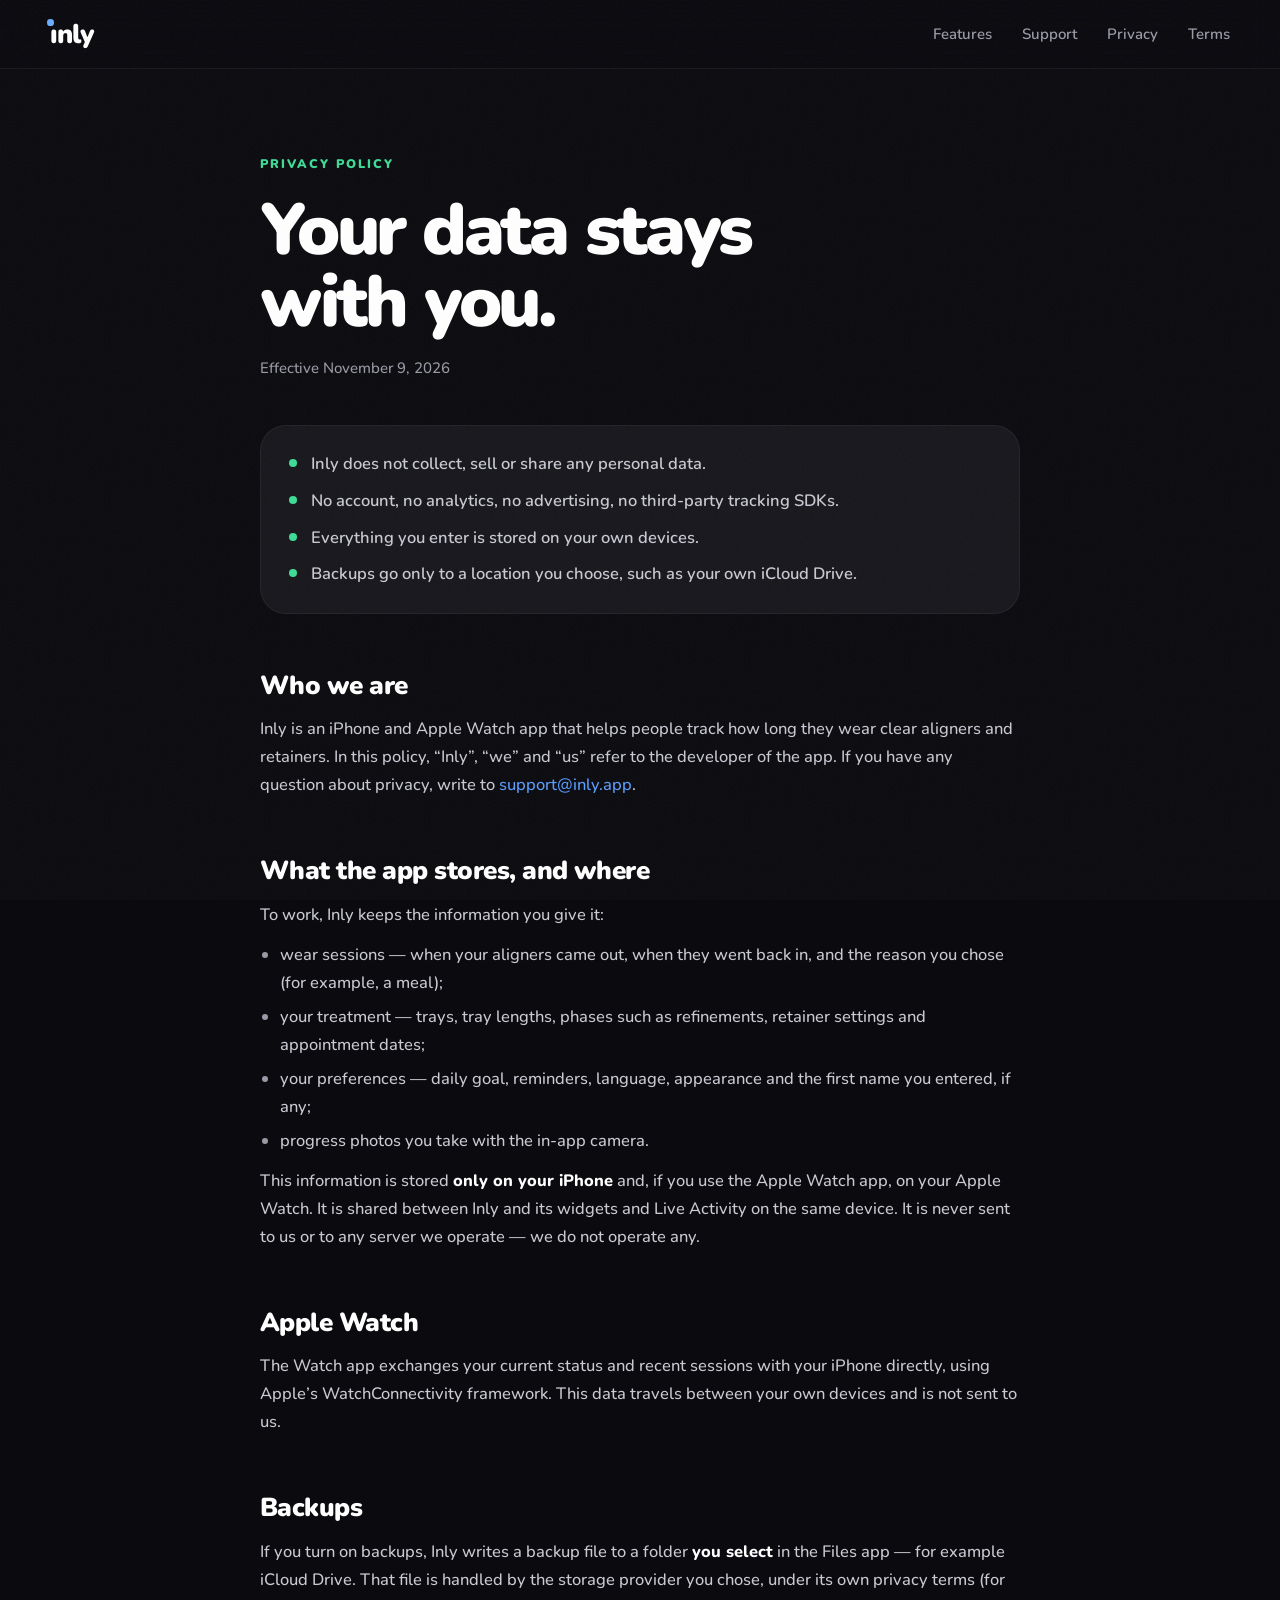
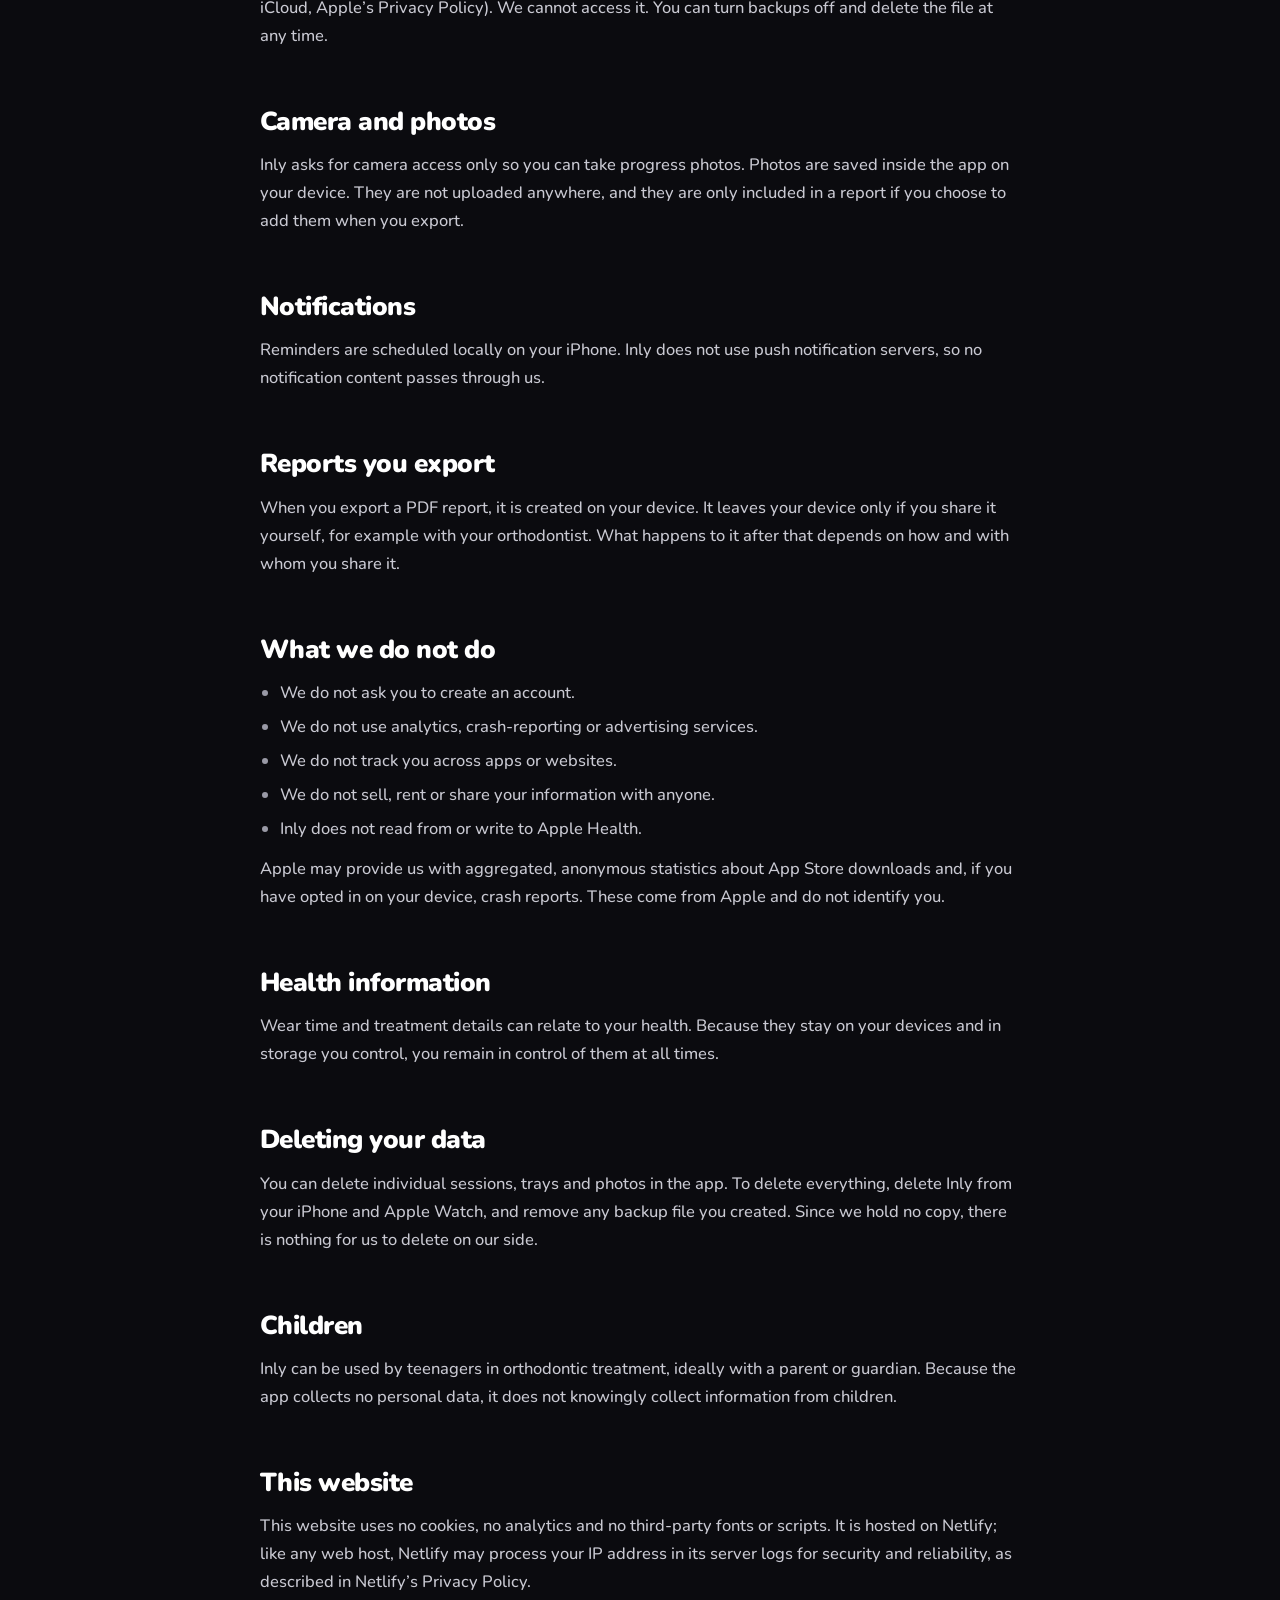
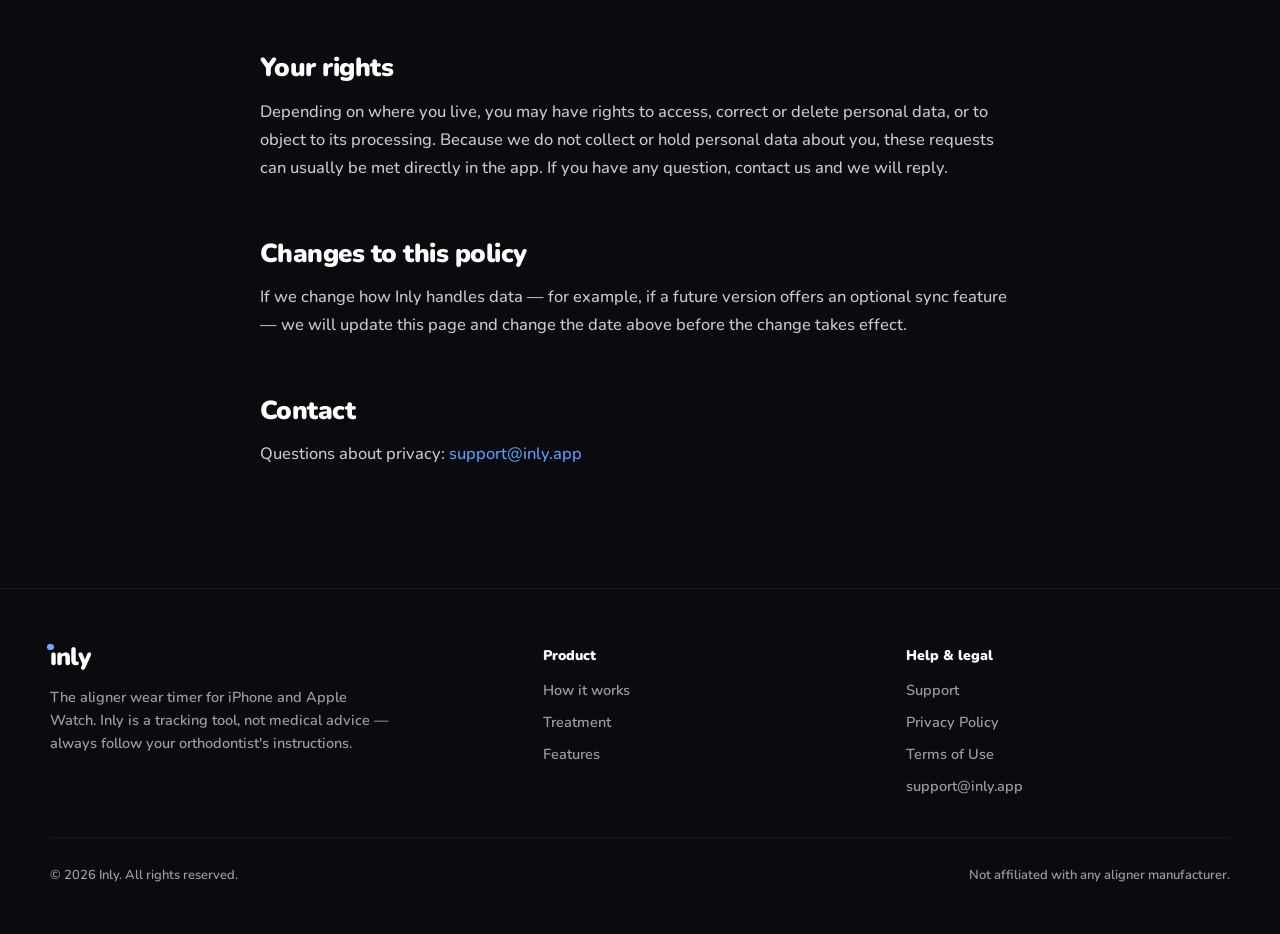
==== commit 624f0e38: "Website: host on Netlify (netlify.toml, headers), drop GitHub Pages deploy, privacy policy mentions " ====
--- a/website/privacy.html
+++ b/website/privacy.html
@@ -84,7 +84,7 @@
     <p>Inly can be used by teenagers in orthodontic treatment, ideally with a parent or guardian. Because the app collects no personal data, it does not knowingly collect information from children.</p>
 
     <h2>This website</h2>
-    <p>This website uses no cookies, no analytics and no third-party fonts or scripts. It is hosted on GitHub Pages; like any web host, GitHub may process your IP address in its server logs for security and reliability, as described in GitHub’s Privacy Statement.</p>
+    <p>This website uses no cookies, no analytics and no third-party fonts or scripts. It is hosted on Netlify; like any web host, Netlify may process your IP address in its server logs for security and reliability, as described in Netlify’s Privacy Policy.</p>
 
     <h2>Your rights</h2>
     <p>Depending on where you live, you may have rights to access, correct or delete personal data, or to object to its processing. Because we do not collect or hold personal data about you, these requests can usually be met directly in the app. If you have any question, contact us and we will reply.</p>
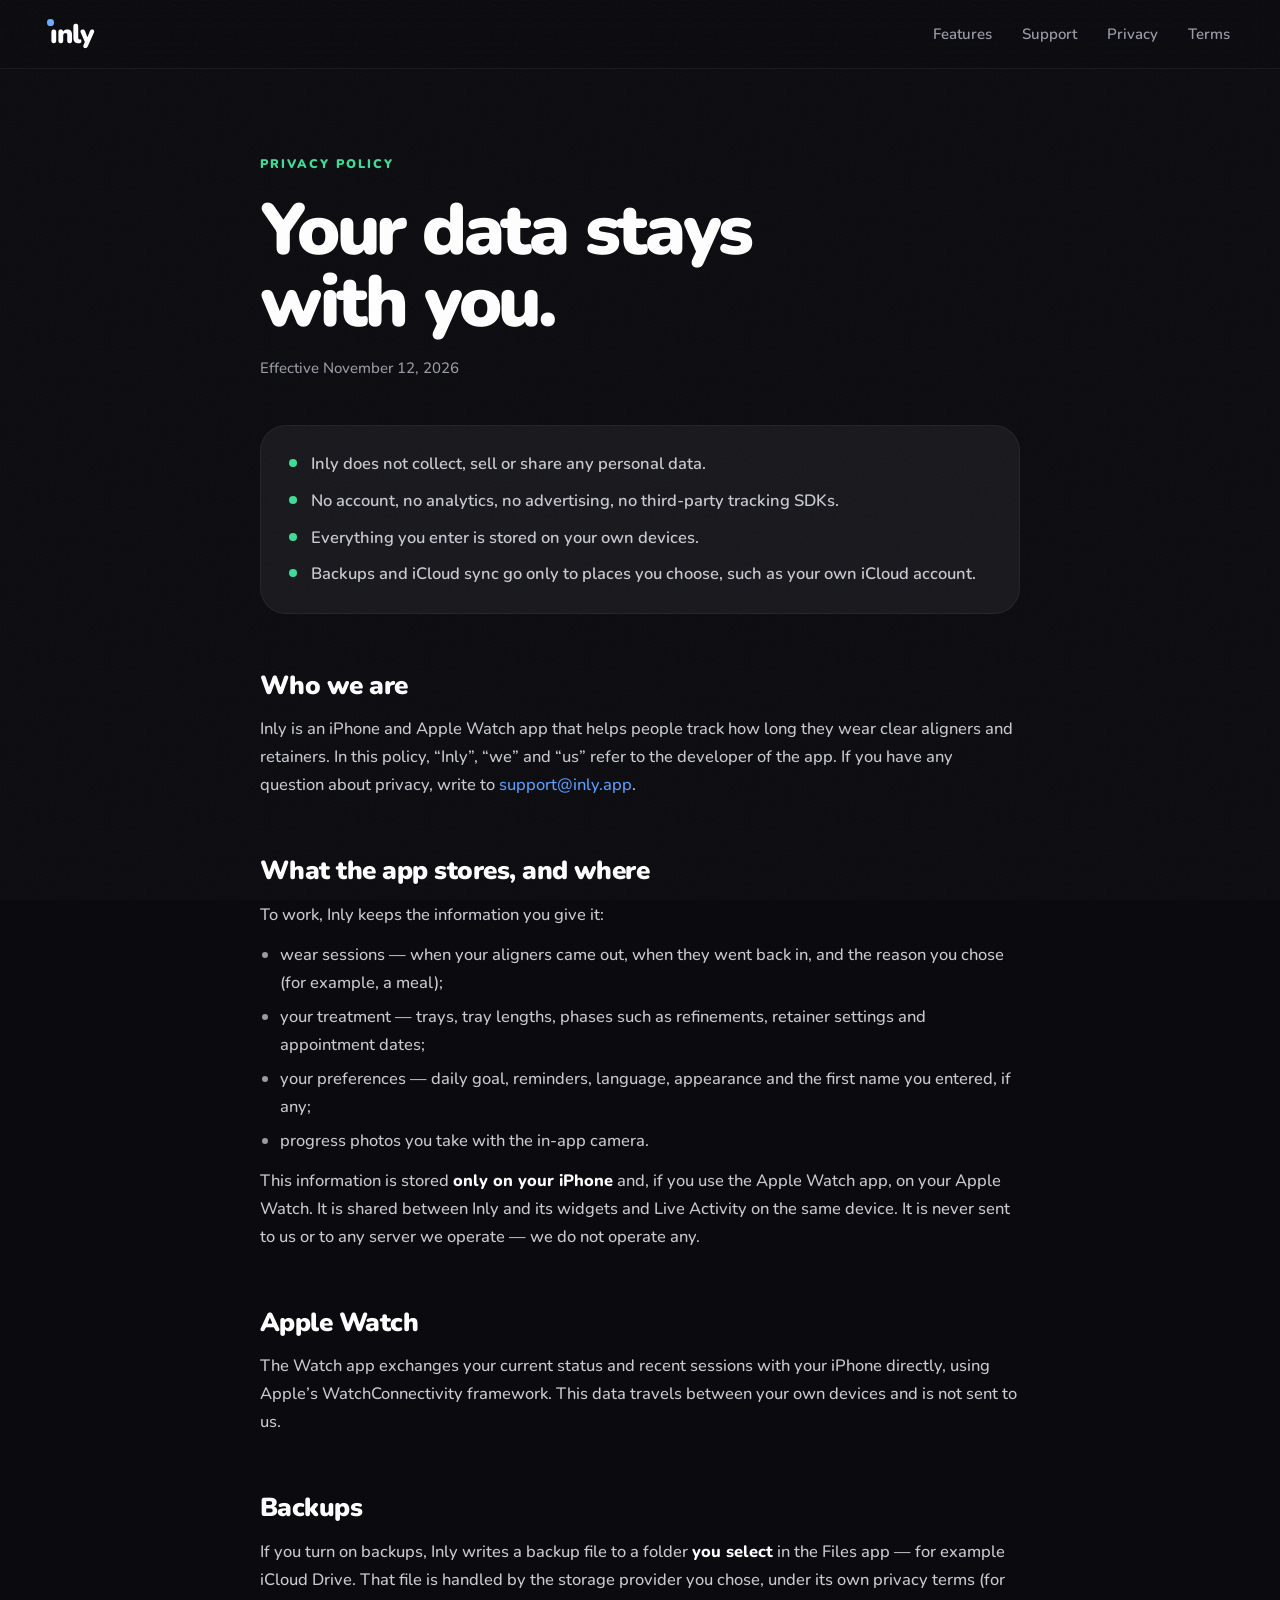
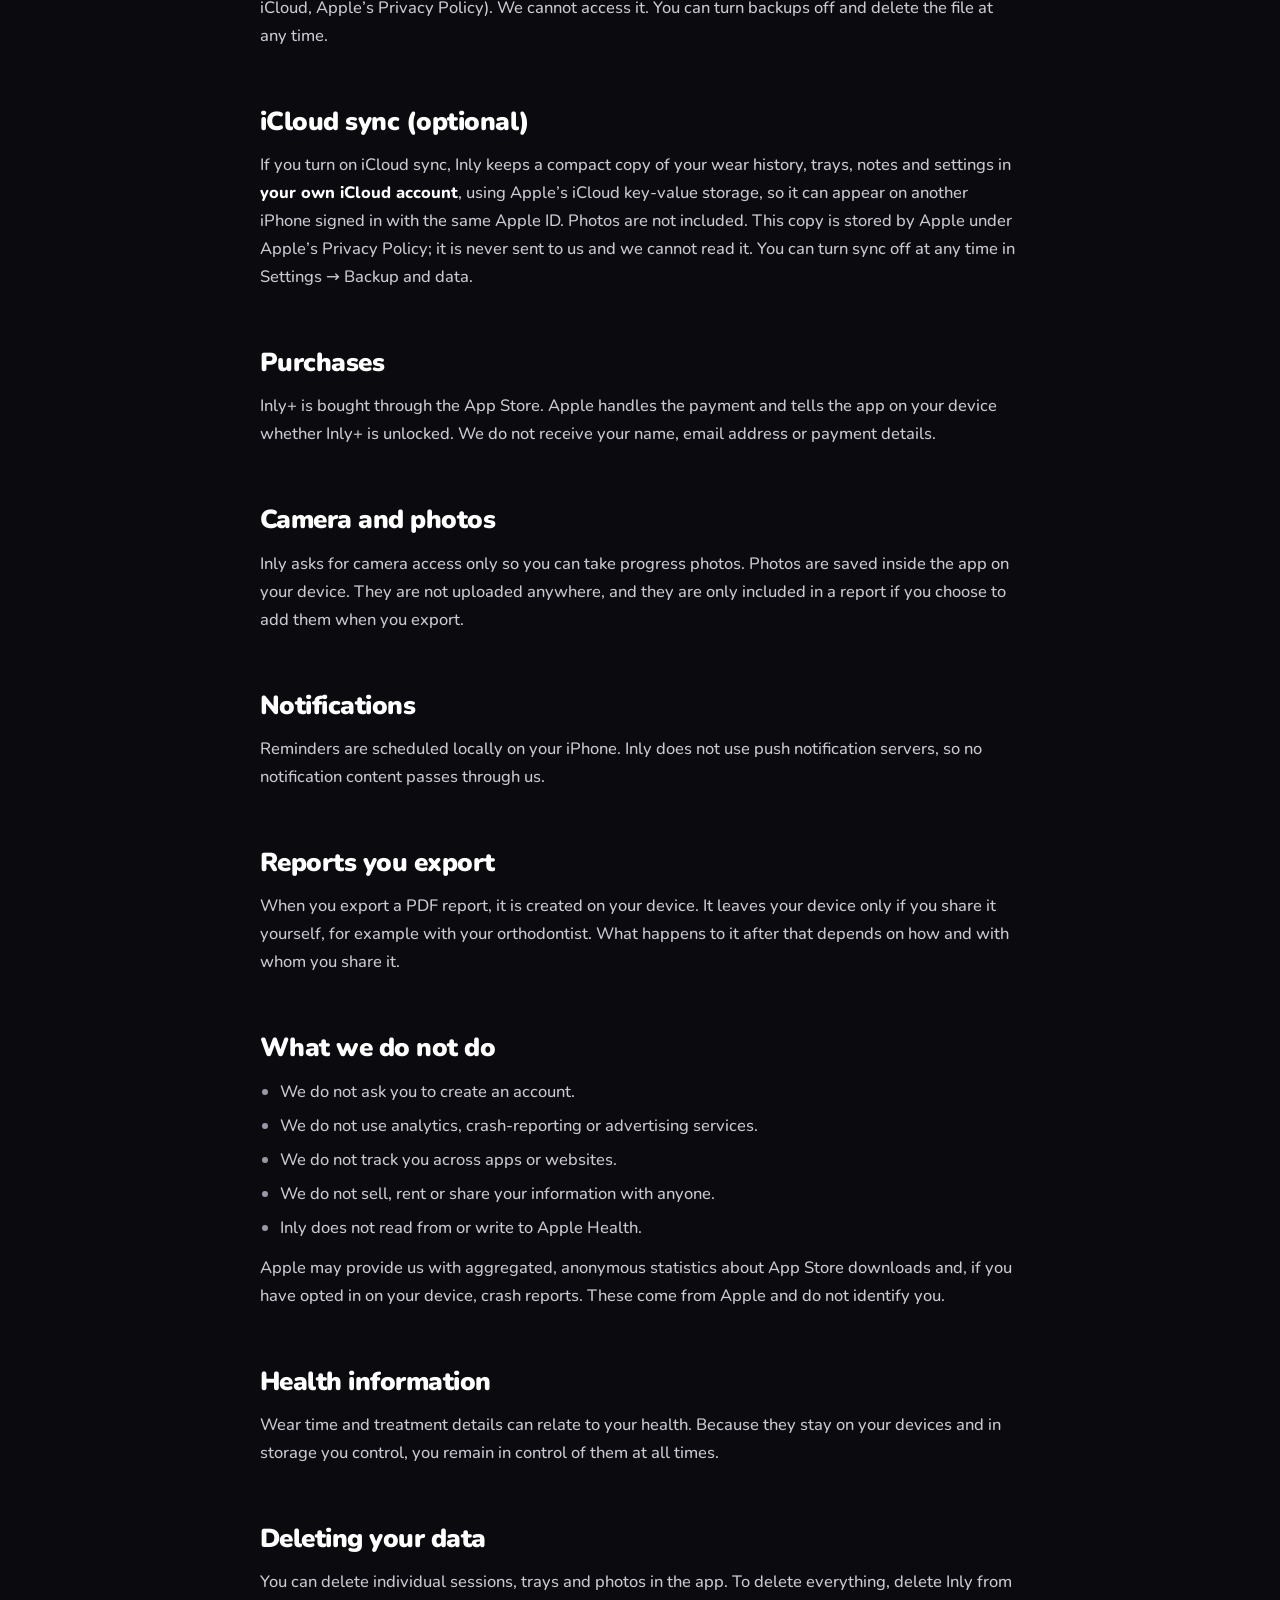
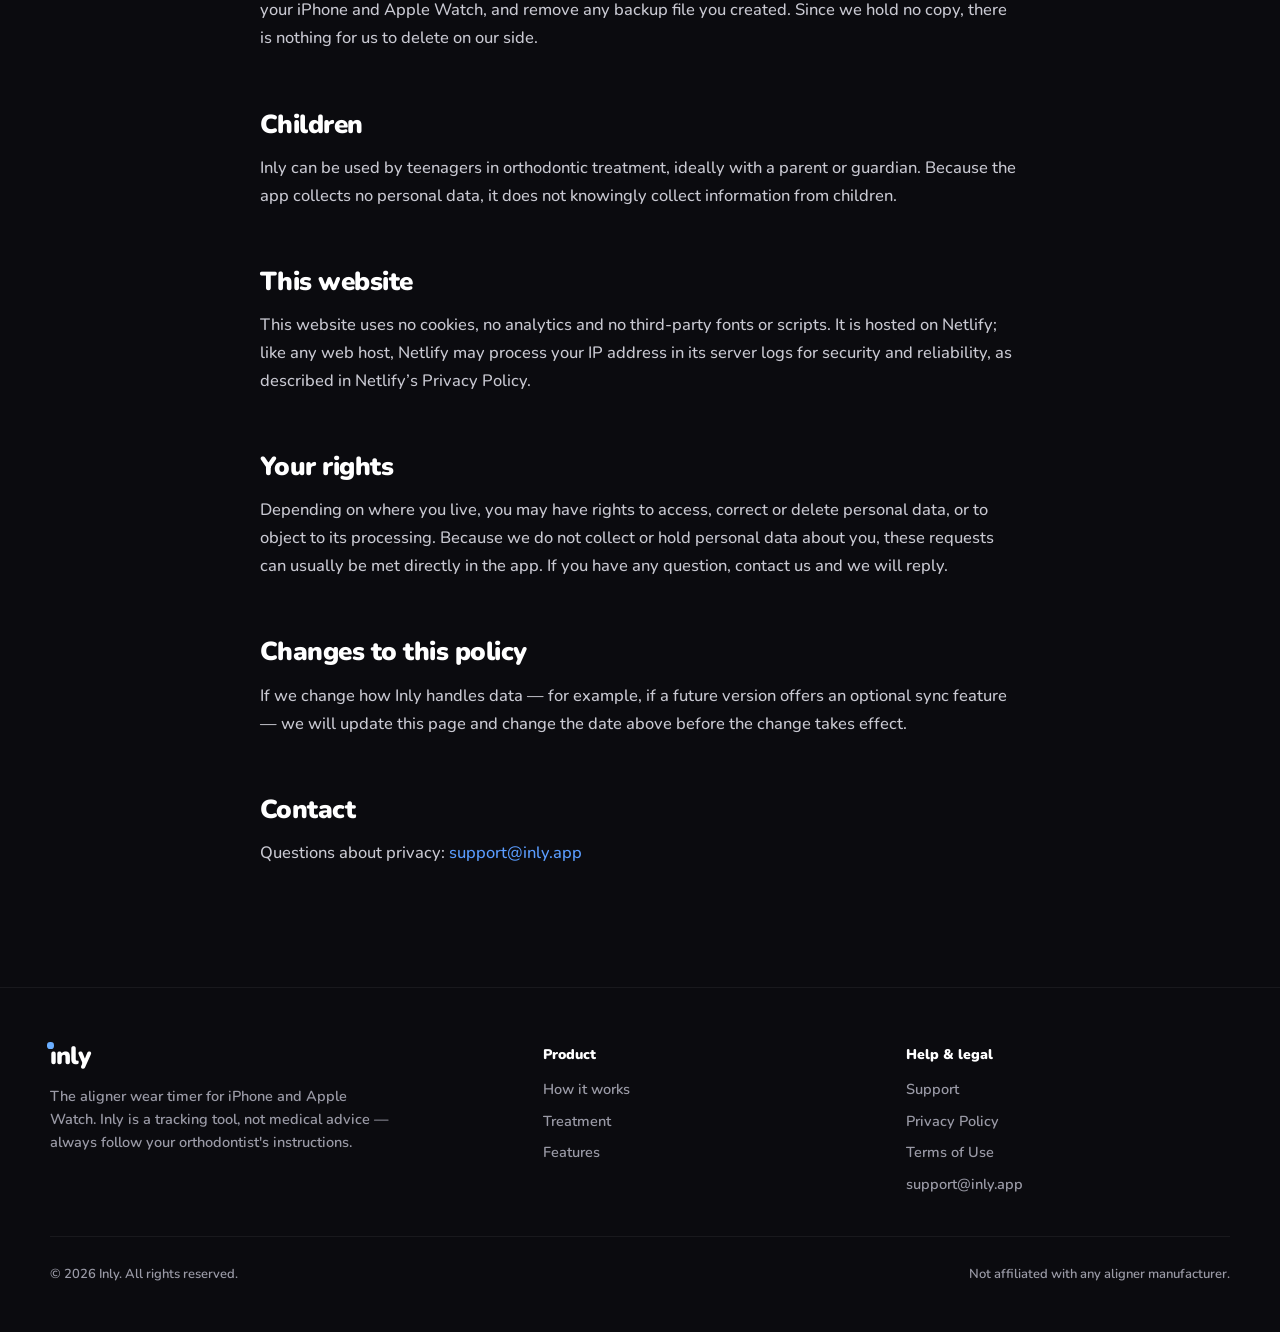
==== commit c2f5bf50: "Milestones B + C: iCloud sync (key-value store, restore on a new iPhone), Inly+ lifetime purchase wi" ====
--- a/website/privacy.html
+++ b/website/privacy.html
@@ -27,13 +27,13 @@
   <div class="wrap">
     <span class="eyebrow" style="--c:var(--green)">Privacy Policy</span>
     <h1 style="margin-top:18px">Your data stays<br>with you.</h1>
-    <p class="updated">Effective November 9, 2026</p>
+    <p class="updated">Effective November 12, 2026</p>
 
     <div class="summary">
       <div><i></i>Inly does not collect, sell or share any personal data.</div>
       <div><i></i>No account, no analytics, no advertising, no third-party tracking SDKs.</div>
       <div><i></i>Everything you enter is stored on your own devices.</div>
-      <div><i></i>Backups go only to a location you choose, such as your own iCloud Drive.</div>
+      <div><i></i>Backups and iCloud sync go only to places you choose, such as your own iCloud account.</div>
     </div>
 
     <h2>Who we are</h2>
@@ -54,6 +54,12 @@
 
     <h2>Backups</h2>
     <p>If you turn on backups, Inly writes a backup file to a folder <strong>you select</strong> in the Files app — for example iCloud Drive. That file is handled by the storage provider you chose, under its own privacy terms (for iCloud, Apple’s Privacy Policy). We cannot access it. You can turn backups off and delete the file at any time.</p>
+
+    <h2>iCloud sync (optional)</h2>
+    <p>If you turn on iCloud sync, Inly keeps a compact copy of your wear history, trays, notes and settings in <strong>your own iCloud account</strong>, using Apple’s iCloud key-value storage, so it can appear on another iPhone signed in with the same Apple ID. Photos are not included. This copy is stored by Apple under Apple’s Privacy Policy; it is never sent to us and we cannot read it. You can turn sync off at any time in Settings → Backup and data.</p>
+
+    <h2>Purchases</h2>
+    <p>Inly+ is bought through the App Store. Apple handles the payment and tells the app on your device whether Inly+ is unlocked. We do not receive your name, email address or payment details.</p>
 
     <h2>Camera and photos</h2>
     <p>Inly asks for camera access only so you can take progress photos. Photos are saved inside the app on your device. They are not uploaded anywhere, and they are only included in a report if you choose to add them when you export.</p>
--- a/website/styles.css
+++ b/website/styles.css
@@ -628,6 +628,25 @@
 .contact-card span { color: var(--muted); }
 .contact-card .btn { cursor: pointer; }
 
+
+/* ---------- pricing ---------- */
+.pricing { padding: 60px 0 120px; }
+.pricing-head { text-align: center; }
+.pricing-head h2 .soft { color: var(--muted); }
+.plans { margin: 56px auto 0; max-width: 880px; display: grid; grid-template-columns: 1fr 1fr; gap: 16px; }
+.plan { position: relative; border-radius: 32px; padding: 32px; background: var(--surface); border: 1px solid rgba(255, 255, 255, .06); }
+.plan.plus { background: linear-gradient(160deg, rgba(91, 157, 255, .16), rgba(178, 141, 255, .06) 60%), var(--surface); border-color: rgba(91, 157, 255, .4); }
+.plan-name { font-size: 22px; font-weight: 900; letter-spacing: -.02em; }
+.plan-name b { color: var(--blue); }
+.plan-price { margin-top: 14px; font-size: 44px; font-weight: 900; letter-spacing: -.04em; line-height: 1; }
+.plan-note { margin-top: 10px; color: var(--muted); font-size: 15px; }
+.plan ul { list-style: none; padding: 0; margin: 26px 0 0; display: grid; gap: 12px; }
+.plan li { display: flex; gap: 12px; align-items: baseline; color: var(--secondary); font-size: 15.5px; }
+.plan li::before { content: ""; flex: none; width: 8px; height: 8px; border-radius: 50%; background: var(--green); transform: translateY(-1px); }
+.plan.plus li::before { background: var(--blue); }
+.plan-tag { display: inline-block; margin-top: 24px; font-size: 13px; font-weight: 900; color: var(--green); padding: 7px 14px; border-radius: 999px; background: rgba(61, 220, 151, .12); }
+@media (max-width: 760px) { .plans { grid-template-columns: 1fr; } }
+
 /* ---------- responsive ---------- */
 @media (max-width: 1080px) {
   .card, .card.w3 { grid-column: span 3; }
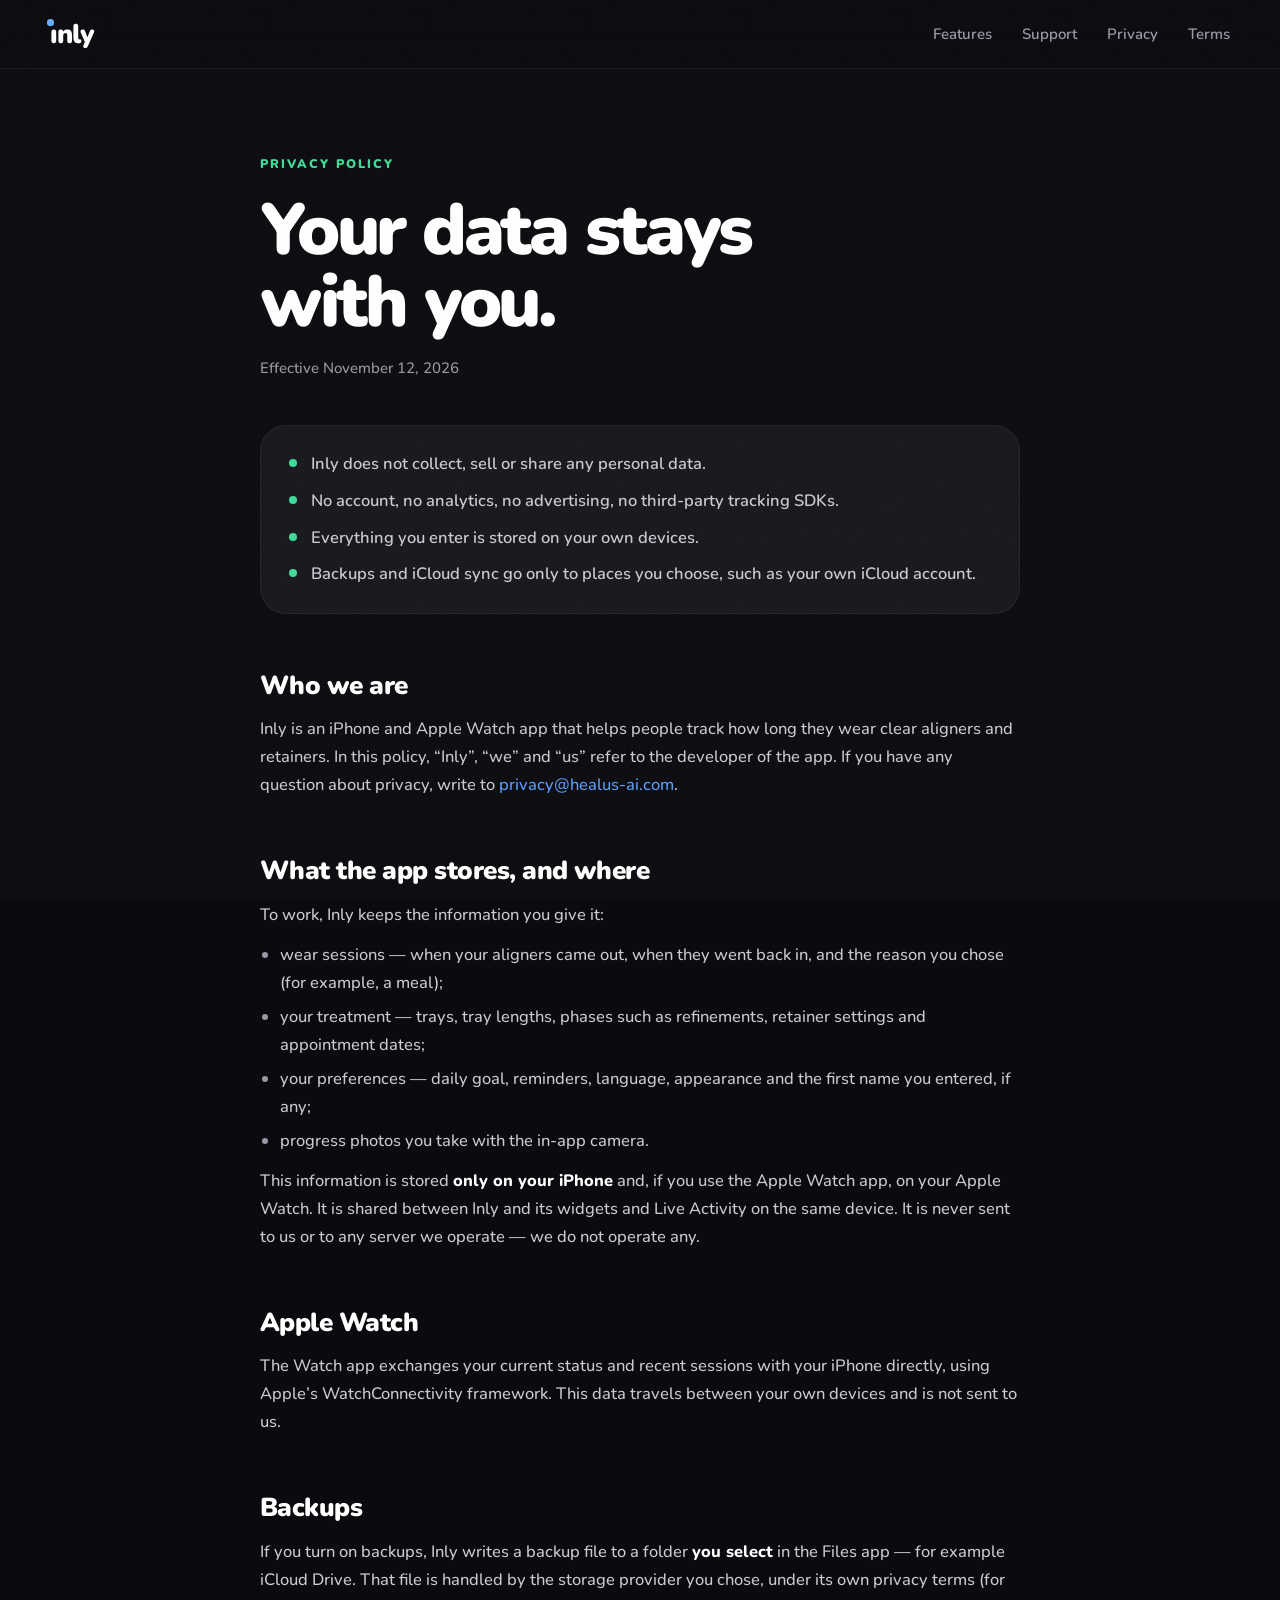
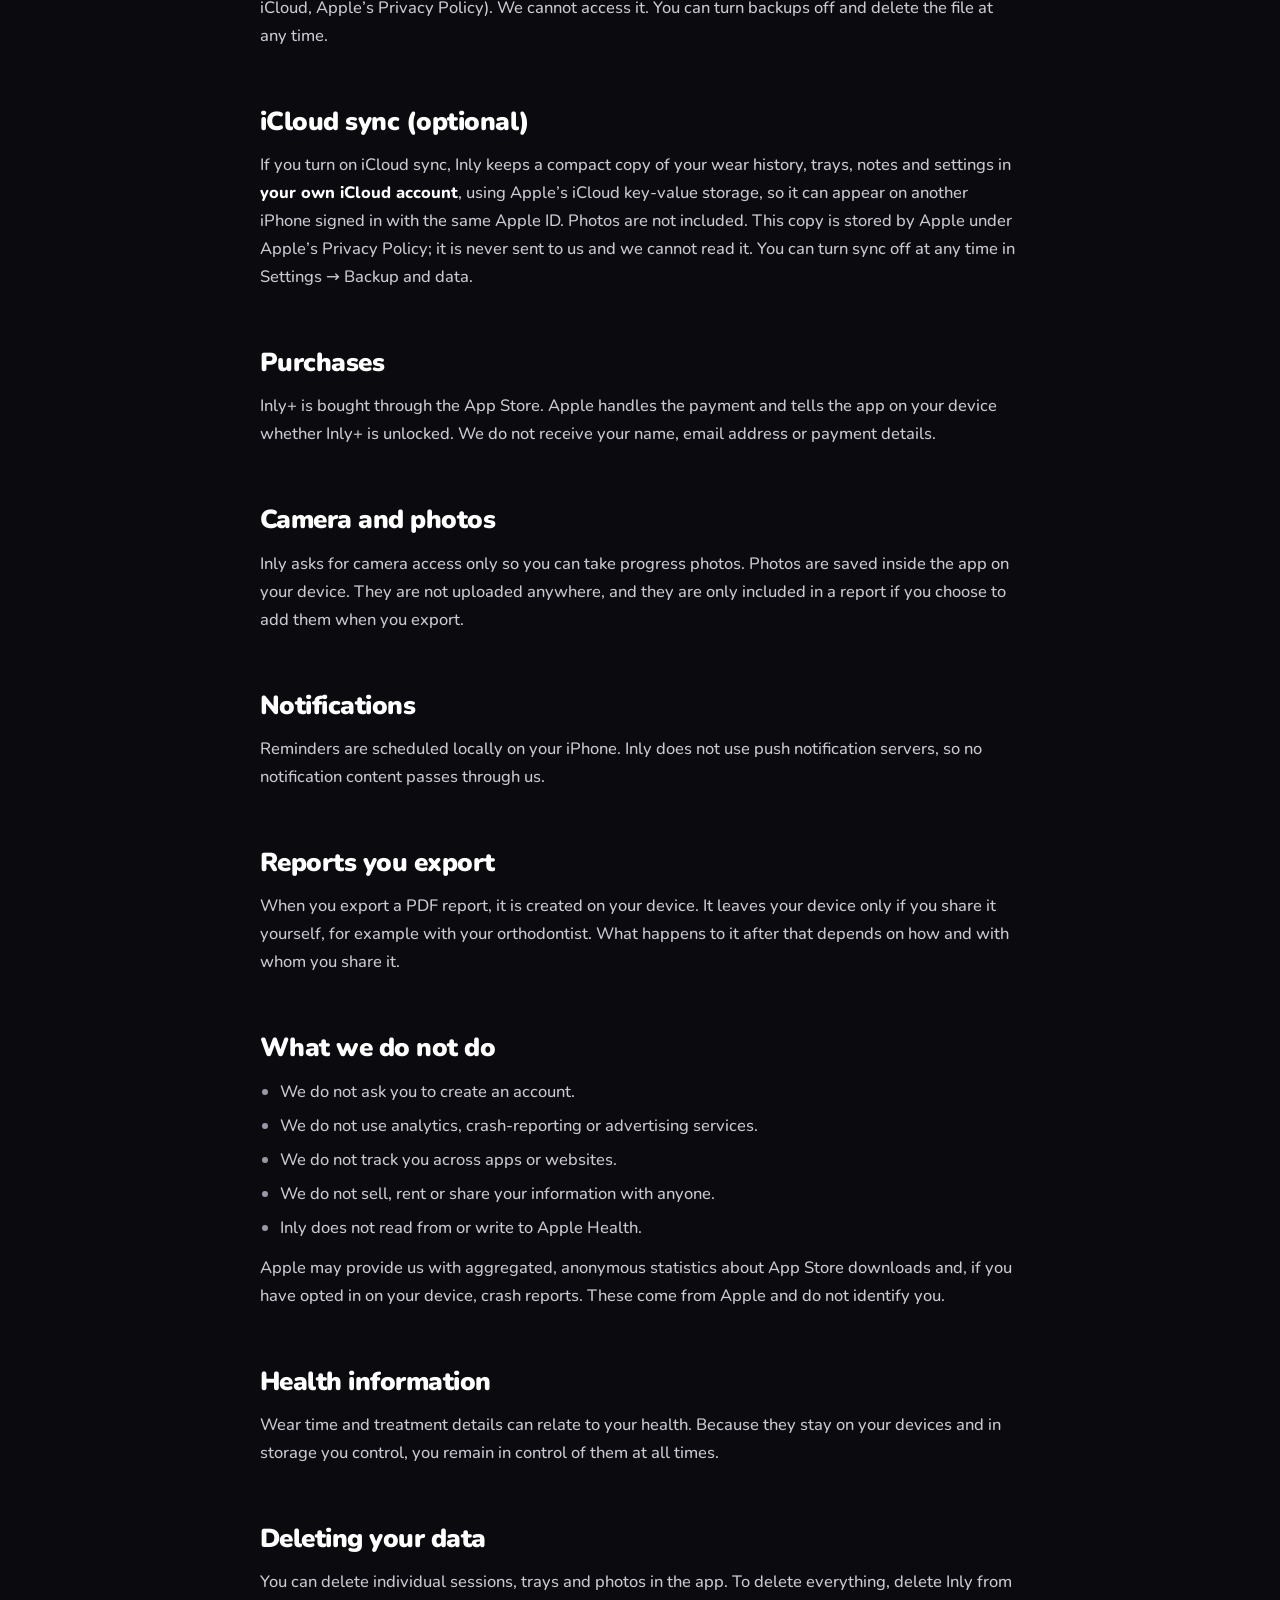
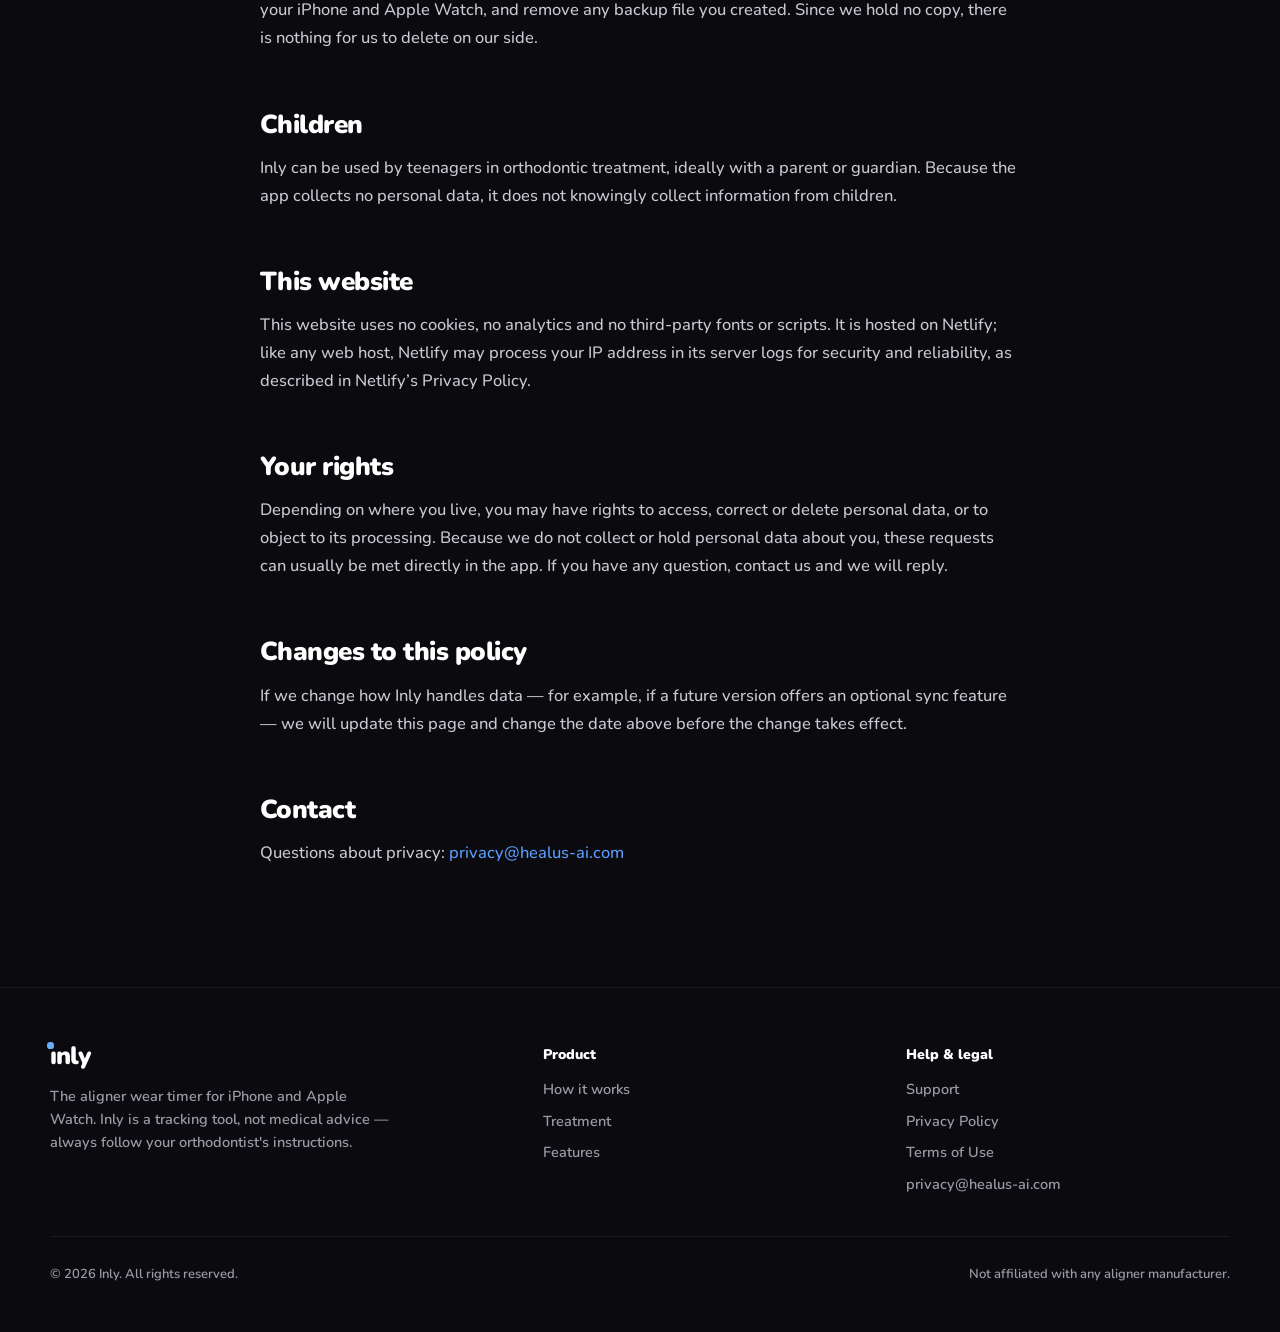
==== commit f26e8f66: "Contact emails: support@, privacy@ and legal@healus-ai.com Co-Authored-By: Claude Opus 5.5 <noreply@" ====
--- a/website/privacy.html
+++ b/website/privacy.html
@@ -37,7 +37,7 @@
     </div>
 
     <h2>Who we are</h2>
-    <p>Inly is an iPhone and Apple Watch app that helps people track how long they wear clear aligners and retainers. In this policy, “Inly”, “we” and “us” refer to the developer of the app. If you have any question about privacy, write to <a href="mailto:support@inly.app">support@inly.app</a>.</p>
+    <p>Inly is an iPhone and Apple Watch app that helps people track how long they wear clear aligners and retainers. In this policy, “Inly”, “we” and “us” refer to the developer of the app. If you have any question about privacy, write to <a href="mailto:privacy@healus-ai.com">privacy@healus-ai.com</a>.</p>
 
     <h2>What the app stores, and where</h2>
     <p>To work, Inly keeps the information you give it:</p>
@@ -99,7 +99,7 @@
     <p>If we change how Inly handles data — for example, if a future version offers an optional sync feature — we will update this page and change the date above before the change takes effect.</p>
 
     <h2>Contact</h2>
-    <p>Questions about privacy: <a href="mailto:support@inly.app">support@inly.app</a></p>
+    <p>Questions about privacy: <a href="mailto:privacy@healus-ai.com">privacy@healus-ai.com</a></p>
   </div>
 </main>
 <footer>
@@ -114,7 +114,7 @@
     </div>
     <div>
       <h4>Help &amp; legal</h4>
-      <ul><li><a href="support.html">Support</a></li><li><a href="privacy.html">Privacy Policy</a></li><li><a href="terms.html">Terms of Use</a></li><li><a href="mailto:support@inly.app">support@inly.app</a></li></ul>
+      <ul><li><a href="support.html">Support</a></li><li><a href="privacy.html">Privacy Policy</a></li><li><a href="terms.html">Terms of Use</a></li><li><a href="mailto:privacy@healus-ai.com">privacy@healus-ai.com</a></li></ul>
     </div>
     <div class="legal"><span>© 2026 Inly. All rights reserved.</span><span>Not affiliated with any aligner manufacturer.</span></div>
   </div>
